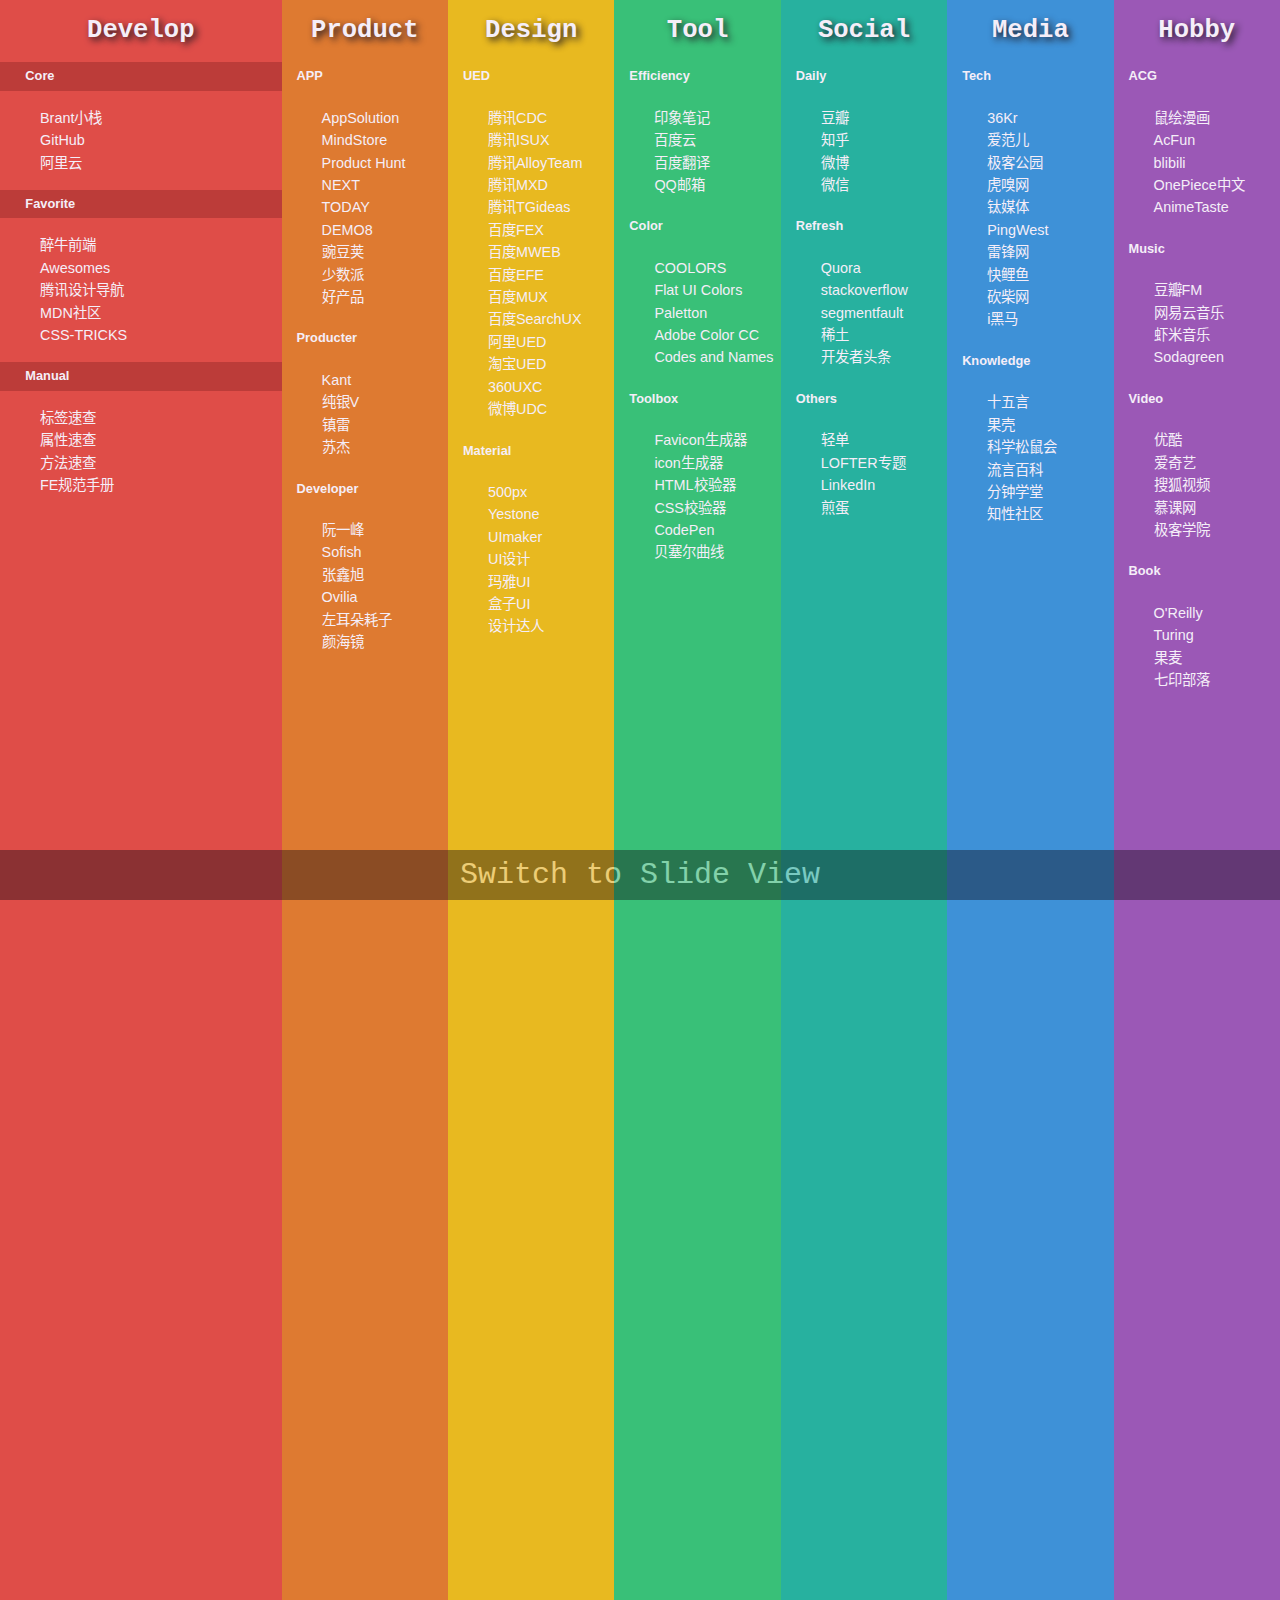
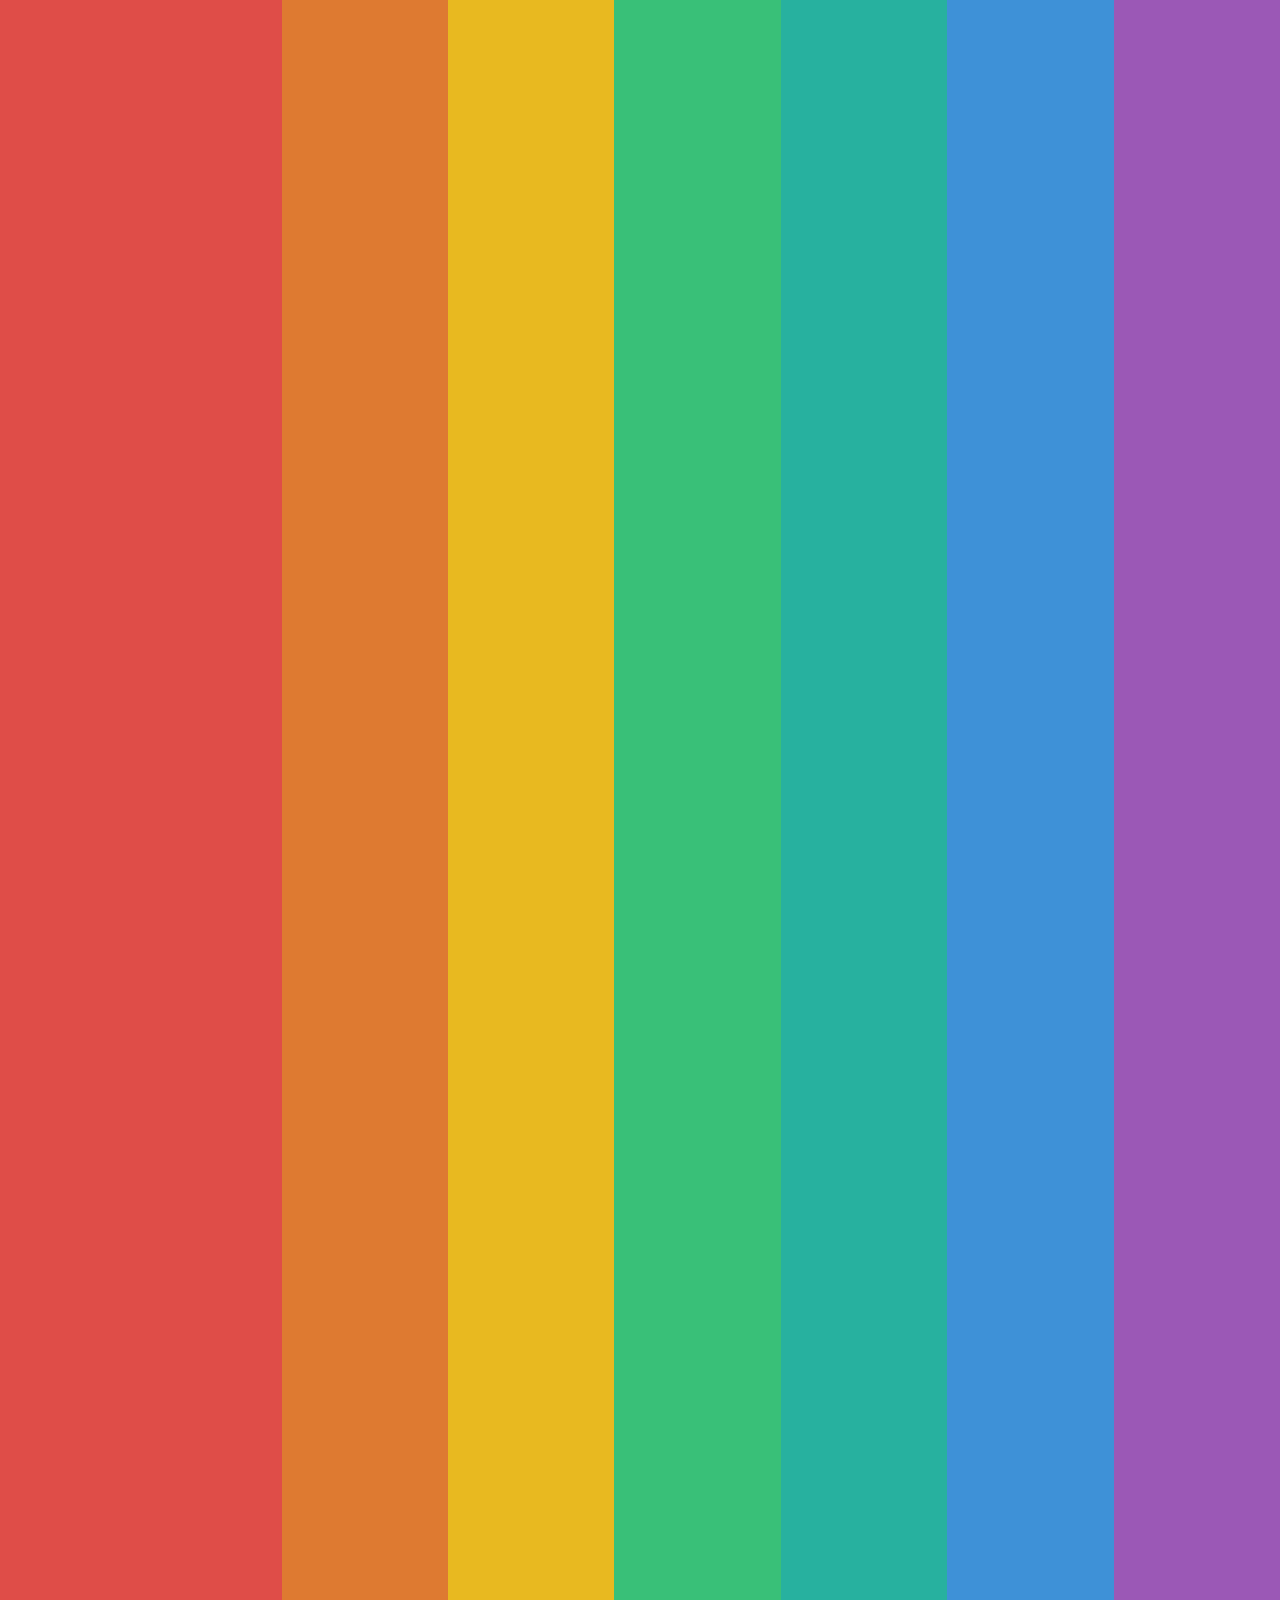
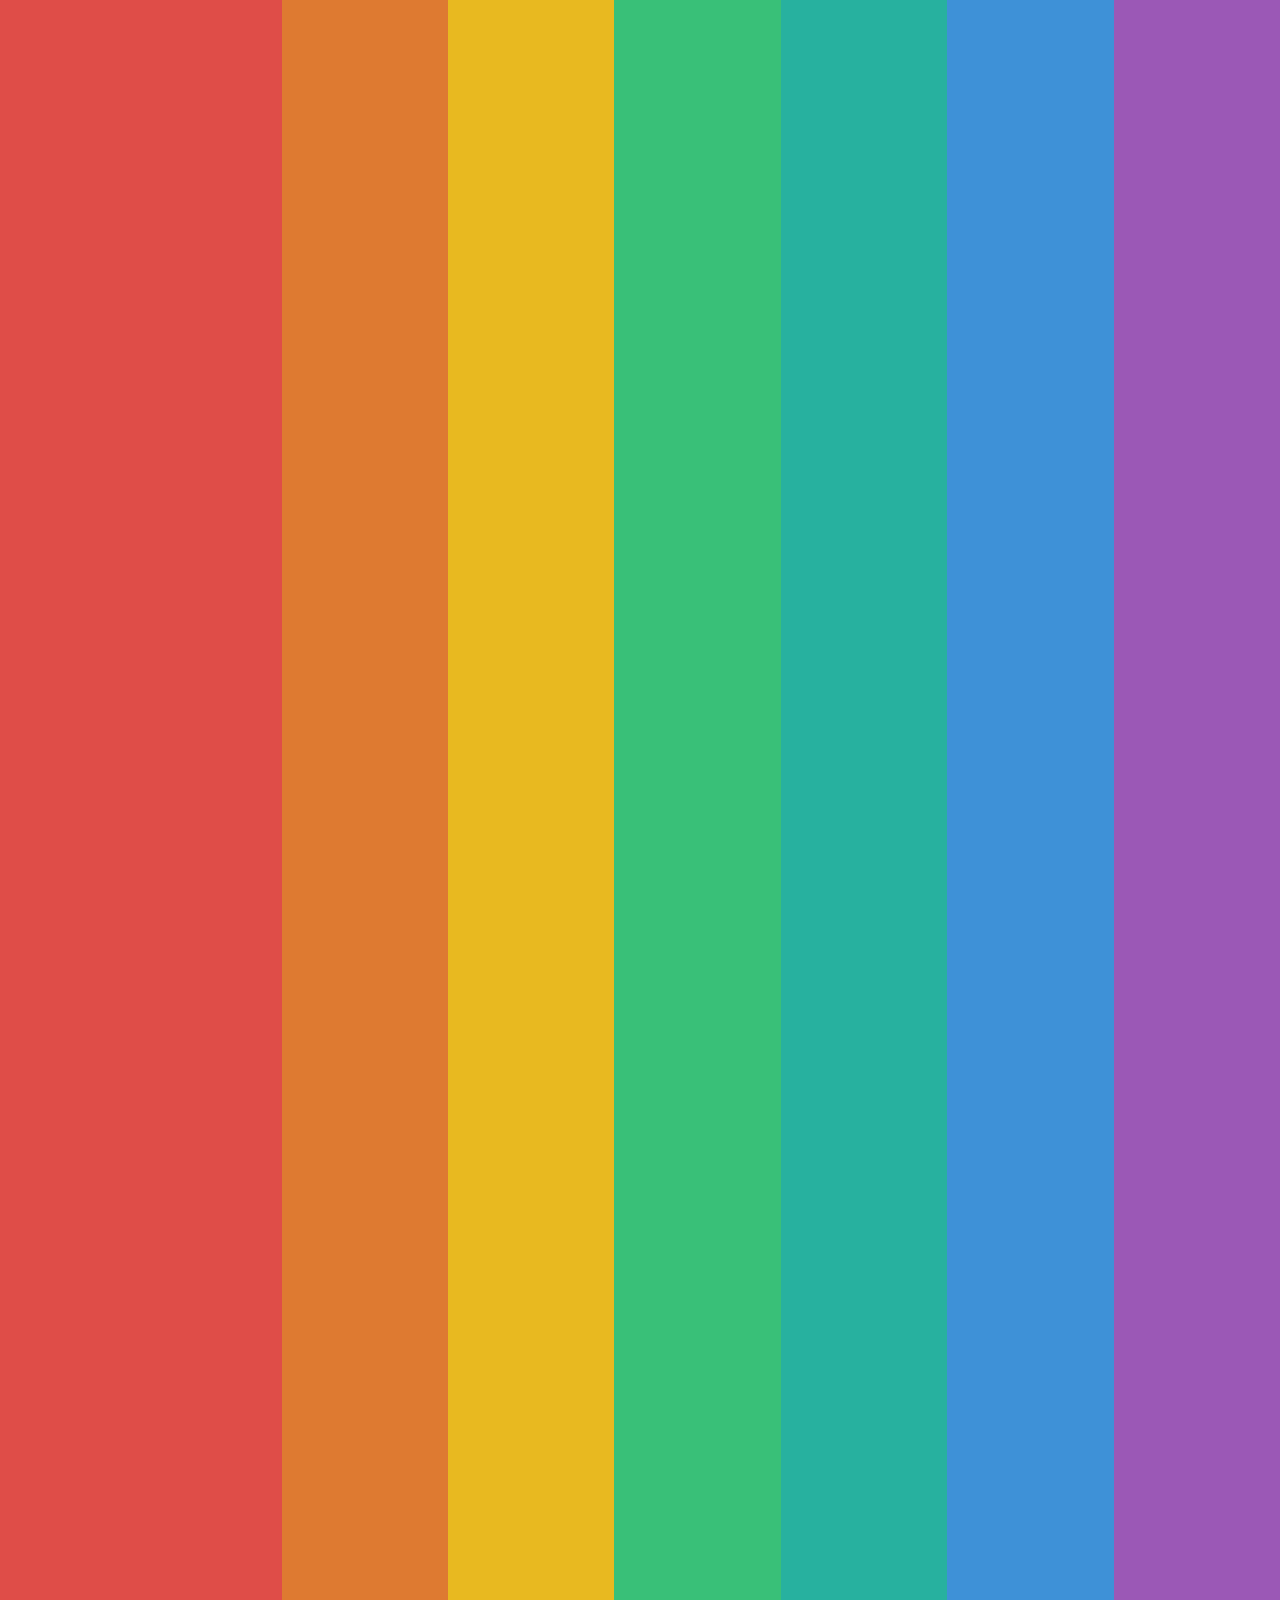
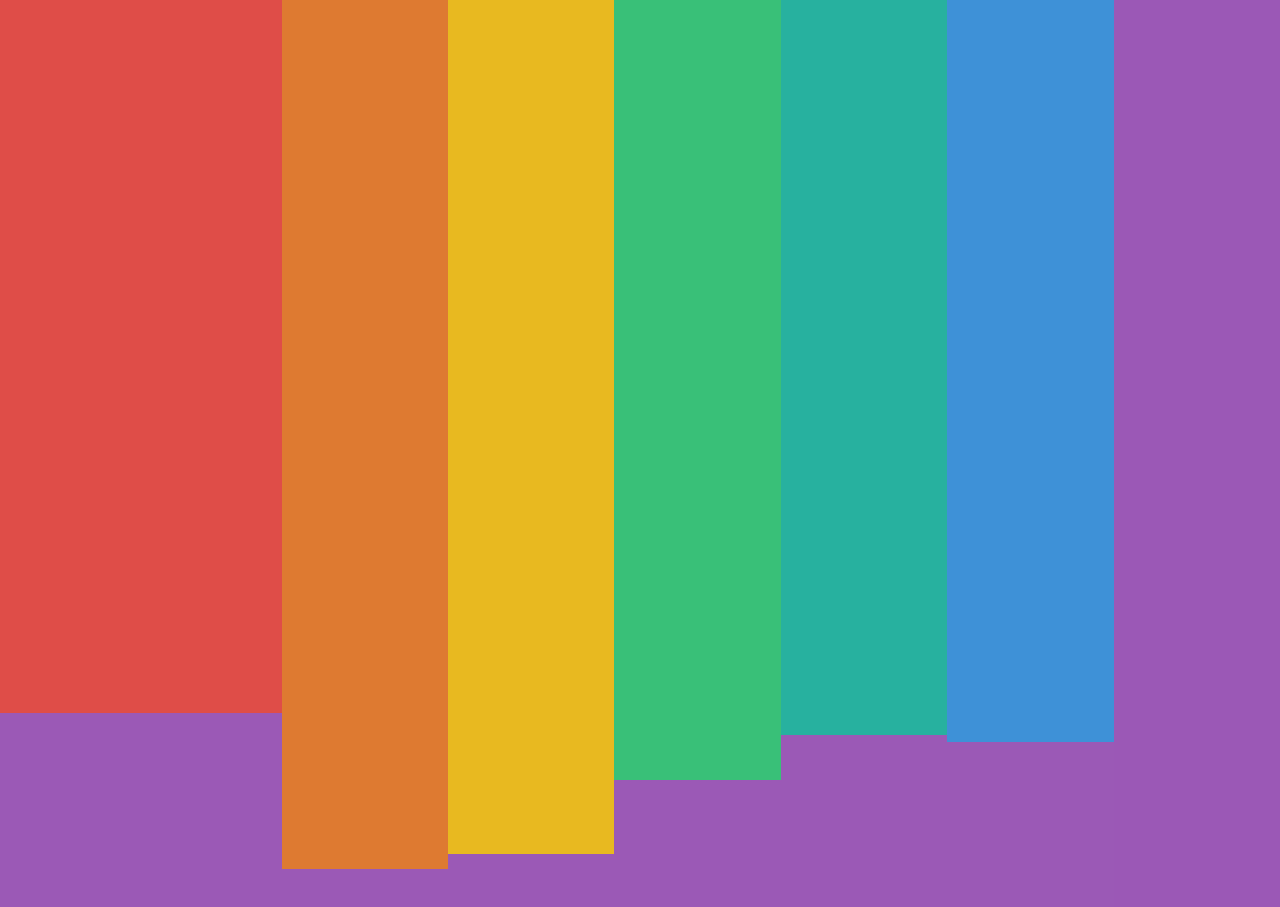
==== index.html @ 92fde3bf "optimize display effect for mac" ====
<!DOCTYPE html>
<html lang="zh-CN">
<head>
	<meta charset="UTF-8" />

	<!--favicon generator-->
	<meta name="theme-color" content="#ffffff"/>
	<meta name="msapplication-TileColor" content="#00aba9"/>
	<meta name="msapplication-TileImage" content="/mstile-144x144.png"/>
	<link rel="manifest" href="favicons/manifest.json"/>
	<link rel="apple-touch-icon" sizes="57x57" href="img/favicons/apple-touch-icon-57x57.png"/>
	<link rel="apple-touch-icon" sizes="60x60" href="img/favicons/apple-touch-icon-60x60.png"/>
	<link rel="apple-touch-icon" sizes="72x72" href="img/favicons/apple-touch-icon-72x72.png"/>
	<link rel="apple-touch-icon" sizes="76x76" href="img/favicons/apple-touch-icon-76x76.png"/>
	<link rel="apple-touch-icon" sizes="114x114" href="img/favicons/apple-touch-icon-114x114.png"/>
	<link rel="apple-touch-icon" sizes="120x120" href="img/favicons/apple-touch-icon-120x120.png"/>
	<link rel="apple-touch-icon" sizes="144x144" href="img/favicons/apple-touch-icon-144x144.png"/>
	<link rel="apple-touch-icon" sizes="152x152" href="img/favicons/apple-touch-icon-152x152.png"/>
	<link rel="apple-touch-icon" sizes="180x180" href="img/favicons/apple-touch-icon-180x180.png"/>
	<link rel="icon" type="image/png" href="img/favicons/favicon-16x16.png" sizes="16x16"/>
	<link rel="icon" type="image/png" href="img/favicons/favicon-32x32.png" sizes="32x32"/>
	<link rel="icon" type="image/png" href="img/favicons/favicon-96x96.png" sizes="96x96"/>
	<link rel="icon" type="image/png" href="img/favicons/android-chrome-192x192.png" sizes="192x192"/>

	<title>7NAVI</title>
	<link rel="stylesheet" type="text/css" href="style/column.css" />                                                                         
</head>
<body>
	<header>
		<nav>
			
		</nav>
	</header>
	<div id="pagewrap">

		<section class="top7" id="develop">
			<h2>Develop</h2>
			<section>
				<h3>Core</h3>
				<ul>
					<li><a href="http://7brant.me/" target="_blank" tip="鱼香茄子的基地">Brant小栈</a></li>
					<li><a href="https://github.com/Brant-Ma" target="_blank" tip="大型同性交友社区">GitHub</a></li>					
					<li><a href="https://home.console.aliyun.com/#/" target="_blank" tip="万网被正式合并了">阿里云</a></li>
				</ul>
			</section>
			<section>
				<h3>Favorite</h3>
				<ul>
					<li><a href="http://f2er.club/" target="_blank" tip="FE大杂烩">醉牛前端</a></li>					
					<li><a href="http://www.awesomes.cn/" target="_blank" tip="FE资源库">Awesomes</a></li>
					<li><a href="http://idesign.qq.com/" target="_blank" tip="设计导航站点">腾讯设计导航</a></li>
					<li><a href="https://developer.mozilla.org/zh-CN/docs/Web/Tutorials" target="_blank" tip="火狐社区">MDN社区</a></li>
					<li><a href="https://css-tricks.com/" target="_blank" tip="技巧实用 网站华丽">CSS-TRICKS</a></li>							
				</ul>
			</section>
			<section>
				<h3>Manual</h3>
				<ul>
					<li><a href="http://overapi.com/html/" target="_blank" tip="HTML">标签速查</a></li>	
					<li><a href="http://overapi.com/css/" target="_blank" tip="CSS">属性速查</a></li>
					<li><a href="http://overapi.com/javascript/" target="_blank" tip="JavaScript">方法速查</a></li>
					<li><a href="http://zhibimo.com/read/Ashu/front-end-style-guide/" target="_blank" tip="规范也是一种生产力">FE规范手册</a></li>

				</ul>
			</section>
		</section>


		<section class="top7" id="product">
			<h2>Product</h2>
			<section>
				<h3>APP</h3>
				<ul>
					<li><a href="http://www.ifanr.com/app" target="_blank" tip="ifanr的一个酷炫玩意">AppSolution</a></li>
					<li><a href="http://mindstore.io/" target="_blank" tip="ifanr的另一个酷炫玩意">MindStore</a></li>
					<li><a href="http://www.producthunt.com/" target="_blank" tip="PH开山鼻祖">Product Hunt</a></li>
					<li><a href="http://next.36kr.com/posts" target="_blank" tip="36Kr的产品集很nice">NEXT</a></li>
					<li><a href="http://today.itjuzi.com/" target="_blank" tip="橙色风格挺不错">TODAY</a></li>
					<li><a href="http://www.demo8.com/" target="_blank" tip="干爹不如儿子本身出名">DEMO8</a></li>
					<li><a href="http://www.wandoujia.com/award" target="_blank" tip="安卓市场罕见的良心">豌豆荚</a></li>
					<li><a href="http://sspai.com/" target="_blank" tip="专注产品的媒体">少数派</a></li>
					<li><a href="http://www.p100.cn/" target="_blank" tip="苏杰赶紧回归">好产品</a></li>
				</ul>
			</section>
			<section>
				<h3>Producter</h3>
				<ul>
					<li><a href="http://kant.cc/" target="_blank" tip="从知乎知晓的邹神">Kant</a></li>
					<li><a href="http://www.jianshu.com/users/c22ccc510fb9/latest_articles" target="_blank" tip="蝉游记棒棒的">纯银V</a></li>
					<li><a href="http://www.jianshu.com/users/bda9978751c4/latest_articles" target="_blank" tip="像设计又像产品">镇雷</a></li>
					<li><a href="http://iamsujie.com/" target="_blank" tip="人人都是...">苏杰</a></li>
				</ul>
			</section>
			<section>
				<h3>Developer</h3>
				<ul>
					<li><a href="http://www.ruanyifeng.com/blog/archives.html" target="_blank" tip="阮大师深入浅出">阮一峰</a></li>
					<li><a href="http://sofi.sh/" target="_blank" tip="特别关注榜样小鱼哥">Sofish</a></li>
					<li><a href="http://www.zhangxinxu.com/css3/" target="_blank" tip="鑫神干货与冗余齐飞">张鑫旭</a></li>
					<li><a href="http://zhangwenli.com/blog/" target="_blank" tip="懂设计的前端">Ovilia</a></li>
					<li><a href="http://coolshell.cn/" target="_blank" tip="左耳朵耗子逃离阿里">左耳朵耗子</a></li>
					<li><a href="http://yanhaijing.com/" target="_blank" tip="这个小伙子有好多JS教程！">颜海镜</a></li>
                </ul>
			</section>
		</section>


		<section class="top7" id="design">
			<h2>Design</h2>
			<section>
				<h3>UED</h3>
				<ul>
					<li><a href="http://cdc.tencent.com/" target="_blank" tip="视觉设计，交互设计，用户研究，前端开发">腾讯CDC</a></li>
					<li><a href="http://isux.tencent.com/" target="_blank" tip="核心设计团队">腾讯ISUX</a></li>
					<li><a href="http://www.alloyteam.com/" target="_blank" tip="Social Network Group">腾讯AlloyTeam</a></li>
					<li><a href="http://mxd.tencent.com/" target="_blank" tip="Mobile Internet Group">腾讯MXD</a></li>
					<li><a href="http://tgideas.qq.com/" target="_blank" tip="Interactive Entertainment Group">腾讯TGideas</a></li>
					<li><a href="http://fex.baidu.com/" target="_blank" tip="WEB前端研发部">百度FEX</a></li>
					<li><a href="http://mweb.baidu.com/" target="_blank" tip="无线WEB研发">百度MWEB</a></li>
					<li><a href="http://efe.baidu.com/" target="_blank" tip="前端技术体系">百度EFE</a></li>
					<li><a href="http://mux.baidu.com/" target="_blank" tip="移动用户体验部">百度MUX</a></li>
					<li><a href="http://ued.baidu.com/#/home" target="_blank" tip="搜索用户体验中心">百度SearchUX</a></li>
					<li><a href="http://www.aliued.cn/" target="_blank" tip="用户体验设计部">阿里UED</a></li>
					<li><a href="http://ued.taobao.org/blog/" target="_blank" tip="用户体验设计部">淘宝UED</a></li>
					<li><a href="http://uxc.360.cn/" target="_blank" tip="360用户体验设计中心">360UXC</a></li>
					<li><a href="http://udc.weibo.com/" target="_blank" tip="微博设计团队">微博UDC</a></li>
				</ul>
			</section>
			<section>
				<h3>Material</h3>
				<ul>
					<li><a href="https://500px.com/" target="_blank" tip="摄影社区">500px</a></li>
					<li><a href="http://yestone.com/" target="_blank" tip="知乎日报用的就是它家版权">Yestone</a></li>
					<li><a href="http://www.uimaker.com/" target="_blank" tip="UI制造者">UImaker</a></li>
					<li><a href="http://www.uisheji.com/" target="_blank" tip="作品挺多的">UI设计</a></li>
					<li><a href="http://mayaui.com/" target="_blank" tip="设计资源和技术资源">玛雅UI</a></li>
					<li><a href="http://www.boxui.com/" target="_blank" tip="听名字以为是搞游戏的">盒子UI</a></li>
					<li><a href="http://www.shejidaren.com/" target="_blank" tip="技术与灵感">设计达人</a></li>
				</ul>
			</section>
		</section>


		<section class="top7" id="tool">
			<h2>Tool</h2>
			<section>
				<h3>Efficiency</h3>
				<ul>
					<li><a href="https://app.yinxiang.com/LoggedOut.action" target="_blank" tip="记不清自己是国内版还是国际版了">印象笔记</a></li>
					<li><a href="http://pan.baidu.com/disk/home" target="_blank" tip="国内云存储全靠它啦">百度云</a></li>
					<li><a href="http://fanyi.baidu.com/#en/zh/" target="_blank" tip="我词汇量就是不够">百度翻译</a></li>
					<li><a href="https://mail.qq.com" target="_blank" tip="所有的邮件代收都交给扣扣了">QQ邮箱</a></li>			
				</ul>
			</section>
			<section>
				<h3>Color</h3>
				<ul>
					<li><a href="https://coolors.co/" target="_blank" tip="酷炫的颜色方案生成器">COOLORS</a></li>
					<li><a href="http://flatuicolors.com/" target="_blank" tip="扁平风格色彩">Flat UI Colors</a></li>
					<li><a href="http://paletton.com/" target="_blank" tip="相近色彩">Paletton</a></li>
					<li><a href="https://color.adobe.com/zh/explore/newest/" target="_blank" tip="这是个色彩搭配">Adobe Color CC</a></li>
					<li><a href="http://www.computerhope.com/htmcolor.htm" target="_blank" tip="颜色名称与代码">Codes and Names</a></li>
				</ul>
			</section>
			<section>
				<h3>Toolbox</h3>
				<ul>
					<li><a href="http://realfavicongenerator.net/" target="_blank" tip="自动生成Favicon">Favicon生成器</a></li>
					<li><a href="http://www.favicon.cc/" target="_blank" tip="功能较多的工具">icon生成器</a></li>
					<li><a href="http://validator.w3.org/" target="_blank" tip="官方的">HTML校验器</a></li>
					<li><a href="http://jigsaw.w3.org/css-validator/" target="_blank" tip="官方的">CSS校验器</a></li>
					<li><a href="http://codepen.io/pen/" target="_blank" tip="所见即所得online test">CodePen</a></li>
					<li><a href="http://cubic-bezier.com/" target="_blank" tip="css动画必备">贝塞尔曲线</a></li>
				</ul>
			</section>
		</section>

		
		<section class="top7" id="social">
			<h2>Social</h2>
			<section>
				<h3>Daily</h3>
				<ul>
					<li><a href="http://www.douban.com/" target="_blank" tip="书影音游收纳盒">豆瓣</a></li>
					<li><a href="http://www.zhihu.com/" target="_blank" tip="芝士就是力量">知乎</a></li>
					<li><a href="http://weibo.com/" target="_blank" tip="最媒体的社交">微博</a></li>
					<li><a href="https://wx.qq.com/" target="_blank" tip="Web版挺方便的">微信</a></li>
				</ul>
			</section>
			<section>
				<h3>Refresh</h3>
				<ul>
					<li><a href="https://www.quora.com/" target="_blank" tip="学英语咯">Quora</a></li>
					<li><a href="http://stackoverflow.com/" target="_blank" tip="英文技术社区">stackoverflow</a></li>
					<li><a href="http://segmentfault.com/" target="_blank" tip="中文技术社区">segmentfault</a></li>
					<li><a href="https://xitu.io/" target="_blank" tip="掘金频道很不错">稀土</a></li>
					<li><a href="http://toutiao.io/" target="_blank" tip="技术泛阅读">开发者头条</a></li>					
				</ul>
			</section>
			<section>
				<h3>Others</h3>
				<ul>
					<li><a href="https://qdan.me/" target="_blank" tip="给禅叔打钱 求产品不死">轻单</a></li>
					<li><a href="http://www.lofter.com/selections" target="_blank" tip="每周刷一遍专题">LOFTER专题</a></li>					
					<li><a href="http://www.linkedin.com/" target="_blank" tip="拓展人际">LinkedIn</a></li>
					<li><a href="http://jandan.net/" target="_blank" tip="有趣的东西">煎蛋</a></li>
				</ul>
			</section>
		</section>

		
		<section class="top7" id="media">
			<h2>Media</h2>
			<section>
				<h3>Tech</h3>
				<ul>
					<li><a href="http://36kr.com/" target="_blank" tip="创业的好地方">36Kr</a></li>
					<li><a href="http://www.ifanr.com/" target="_blank" tip="很多有意思的模块">爱范儿</a></li>
					<li><a href="http://www.geekpark.net/" target="_blank" tip="趋势">极客公园</a></li>
					<li><a href="http://wwww.huxiu.com/" target="_blank" tip="趋势">虎嗅网</a></li>
					<li><a href="http://www.tmtpost.com/" target="_blank" tip="趋势">钛媒体</a></li>
					<li><a href="http://www.pingwest.com/" target="_blank" tip="趋势">PingWest</a></li>
					<li><a href="http://www.leiphone.com/" target="_blank" tip="趋势">雷锋网</a></li>
					<li><a href="http://kuailiyu.cyzone.cn/" target="_blank" tip="趋势">快鲤鱼</a></li>
					<li><a href="http://www.ikanchai.com/" target="_blank" tip="趋势">砍柴网</a></li>
					<li><a href="http://www.iheima.com/" target="_blank" tip="趋势">i黑马</a></li>					
				</ul>
			</section>
			<section>
				<h3>Knowledge</h3>
				<ul>
					<li><a href="http://www.15yan.com/" target="_blank" tip="挺有姿势的名字">十五言</a></li>
					<li><a href="http://www.guokr.com/" target="_blank" tip="果壳里有大宇宙">果壳</a></li>
					<li><a href="http://songshuhui.net/" target="_blank" tip="严谨的科学社区">科学松鼠会</a></li>
					<li><a href="http://www.liuyanbaike.com/" target="_blank" tip="科普的世界">流言百科</a></li>
					<li><a href="http://www.youku.com/show_page/id_z8f40cdd8139a11e4b8b7.html" target="_blank" tip="胡桃夹子做的视频">分钟学堂</a></li>
					<li><a href="http://sex.guokr.com/" target="_blank" tip="与知乎差了1个字的好地方">知性社区</a></li>			
				</ul>
			</section>
		</section>

		
		<section class="top7" id="hobby">
			<h2>Hobby</h2>
			<section>
				<h3>ACG</h3>
				<ul>
					<li><a href="http://www.ishuhui.com/" target="_blank" tip="江湖人称S站">鼠绘漫画</a></li>
					<li><a href="http://www.acfun.tv/" target="_blank" tip="A站-弹幕视频">AcFun</a></li>
					<li><a href="http://www.bilibili.com/" target="_blank" tip="B站-弹幕视频">blibili</a></li>
					<li><a href="http://www.onepiece.cn/" target="_blank" tip="专注海贼王">OnePiece中文</a></li>
					<li><a href="http://animetaste.net/" target="_blank" tip="独立动画站">AnimeTaste</a></li>
				</ul>
			</section>
			<section>
				<h3>Music</h3>
				<ul>
					<li><a href="http://douban.fm/" target="_blank" tip="豆瓣吊吊吊">豆瓣FM</a></li>
					<li><a href="http://music.163.com/" target="_blank" tip="优雅的音乐产品">网易云音乐</a></li>
					<li><a href="http://www.xiami.com/" target="_blank" tip="耳膜的惊喜">虾米音乐</a></li>
					<li><a href="http://www.sodagreen.com/" target="_blank" tip="不解释">Sodagreen</a></li>
				</ul>
			</section>
			<section>
				<h3>Video</h3>
				<ul>
					<li><a href="http://www.youku.com/" target="_blank" tip="万合天宜根据地">优酷</a></li>
					<li><a href="http://www.iqiyi.com/lib/dongman/" target="_blank" tip="只在这里看海贼王">爱奇艺</a></li>
					<li><a href="http://tv.sohu.com/" target="_blank" tip="在这里看看美剧">搜狐视频</a></li>
					<li><a href="http://www.imooc.com/course/list?c=fe" target="_blank" tip="慕课的移动端挺棒">慕课网</a></li>
					<li><a href="http://ke.jikexueyuan.com/zhiye/web/" target="_blank" tip="酷炫的前端路径图">极客学院</a></li>
				</ul>
			</section>
			<section>
				<h3>Book</h3>
				<ul>
					<li><a href="http://www.oreilly.com.cn/index.php?func=newreleases" target="_blank" tip="动物园">O'Reilly</a></li>
					<li><a href="http://www.ituring.com.cn/" target="_blank" tip="图灵社区">Turing</a></li>
					<li><a href="http://www.guomai.cc/books.aspx" target="_blank" tip="果麦出品 必属精品">果麦</a></li>
					<li><a href="http://site.douban.com/160740/" target="_blank" tip="产品书籍">七印部落</a></li>
				</ul>
			</section>
		</section>

		<div class="switcher"><a href="slide.html"><span>Switch to Slide View</span></a></div>
		
	</div>
</body>
</html>
---- style/column.css ----
body {
	font-size: 100%;
	margin: 0;
	color: white;
	overflow: hidden;
	line-height: 1.4em;
	background-color: #9b59b6;
	opacity: .9;
	font-family: "Microsoft Yahei", 'Hiragino Sans GB', 'Source Han Sans',  sans-serif;
}
ul {
	list-style: none;
}
a:link, a:visited {
	color: white;
	font-size: .9em;
	text-decoration: none;
}
li a:link, li a:visited {
	transition: all .3s ease-out;
}
li a:hover {
	padding-left: 2%;
	border-left: 5px solid white;	
	font-weight: bolder;
}
h2 {
	font-size: 1.6em;
	font-family: Menlo, Monaco, Consolas, 'Courier New', Courier, monospace;
	text-align: center;
	text-shadow: 3px 3px 7px #111;
	padding: 20px;
	margin: 0;
}
h3 {
	font-size: .8em;
	text-indent: 9%;
	padding: 3px 0;
	margin: 0;
}
section.top7 {
	float: left;
	width: 14.28%;
	padding-bottom: 5000px;
	margin-bottom: -5000px;
	transition: all .7s ease;
}

section.top7:hover {
	width: 22%;
}
section.top7:not(:hover) {
	width: 13%;
}

section h3 {
	transition: background-color .5s linear .2s;
}

/* red */
section#develop {
	background-color: #e74c3c;
}
section#develop:hover h3 {
	background-color: #c0392b;
}
section#develop:hover a:hover {
	border-color: #c0392b;
}
/* orange */
section#product {
	background-color: #e67e22;
}
section#product:hover h3 {
	background-color: #d35400;
}
section#product:hover a:hover {
	border-color: #d35400;
}
/* yellow */	
section#design {
	background-color: #f1c40f;
}
section#design:hover h3 {
	background-color: #f39c12;
}
section#design:hover a:hover {
	border-color: #f39c12;
}
/* green */
section#tool {
	background-color: #2ecc71;
}
section#tool:hover h3 {
	background-color: #27ae60;
}
section#tool:hover a:hover {
	border-color: #27ae60;
}
/* cyan */
section#social {
	background-color: #1abc9c;
}
section#social:hover h3 {
	background-color: #16a085;
}
section#social:hover a:hover {
	border-color: #16a085;
}
/* blue */
section#media {
	background-color: #3498db;
}
section#media:hover h3 {
	background-color: #2980b9;
}
section#media:hover a:hover {
	border-color: #2980b9;
}
/* purple */
section#hobby {
	background-color: #9b59b6;
}
section#hobby:hover h3 {
	background-color: #8e44ad;
}
section#hobby:hover a:hover {
	border-color: #8e44ad;
}

/* 风格转换条 */
.switcher {
	position: fixed;
	left: 0;
	bottom: 0;
	z-index: 999;
	width: 100%;
	height: 50px;
	background-color: black; 
	opacity: .4;
	transition: all .7s ease;
}
.switcher:hover {	
	left: 10%;
	width: 80%;
	margin-left: auto;
	margin-right: auto; 
	border-radius: 10px;
	opacity: .7;
}
.switcher span {
	font: 30px/1.7 Menlo, Monaco, Consolas, 'Courier New', Courier, monospace;
	text-align: center;
	display: block;
	width: 100%;
}

/* 每个item的悬停tooltip */
a[tip] {
	position: relative;
}
a[tip]::after {
	content: attr(tip);
	white-space: nowrap; 
	font-weight: normal;
	line-height: 1.4;
	visibility: hidden;
	position: absolute;
	left: 130%;
	top: -6px;
	padding: 5px 10px;
	border-radius: 5px;
	color: #fff;
	background-color: rgba(127, 140, 141, .7);
}
a[tip]:hover:after {
	visibility: visible;	
}
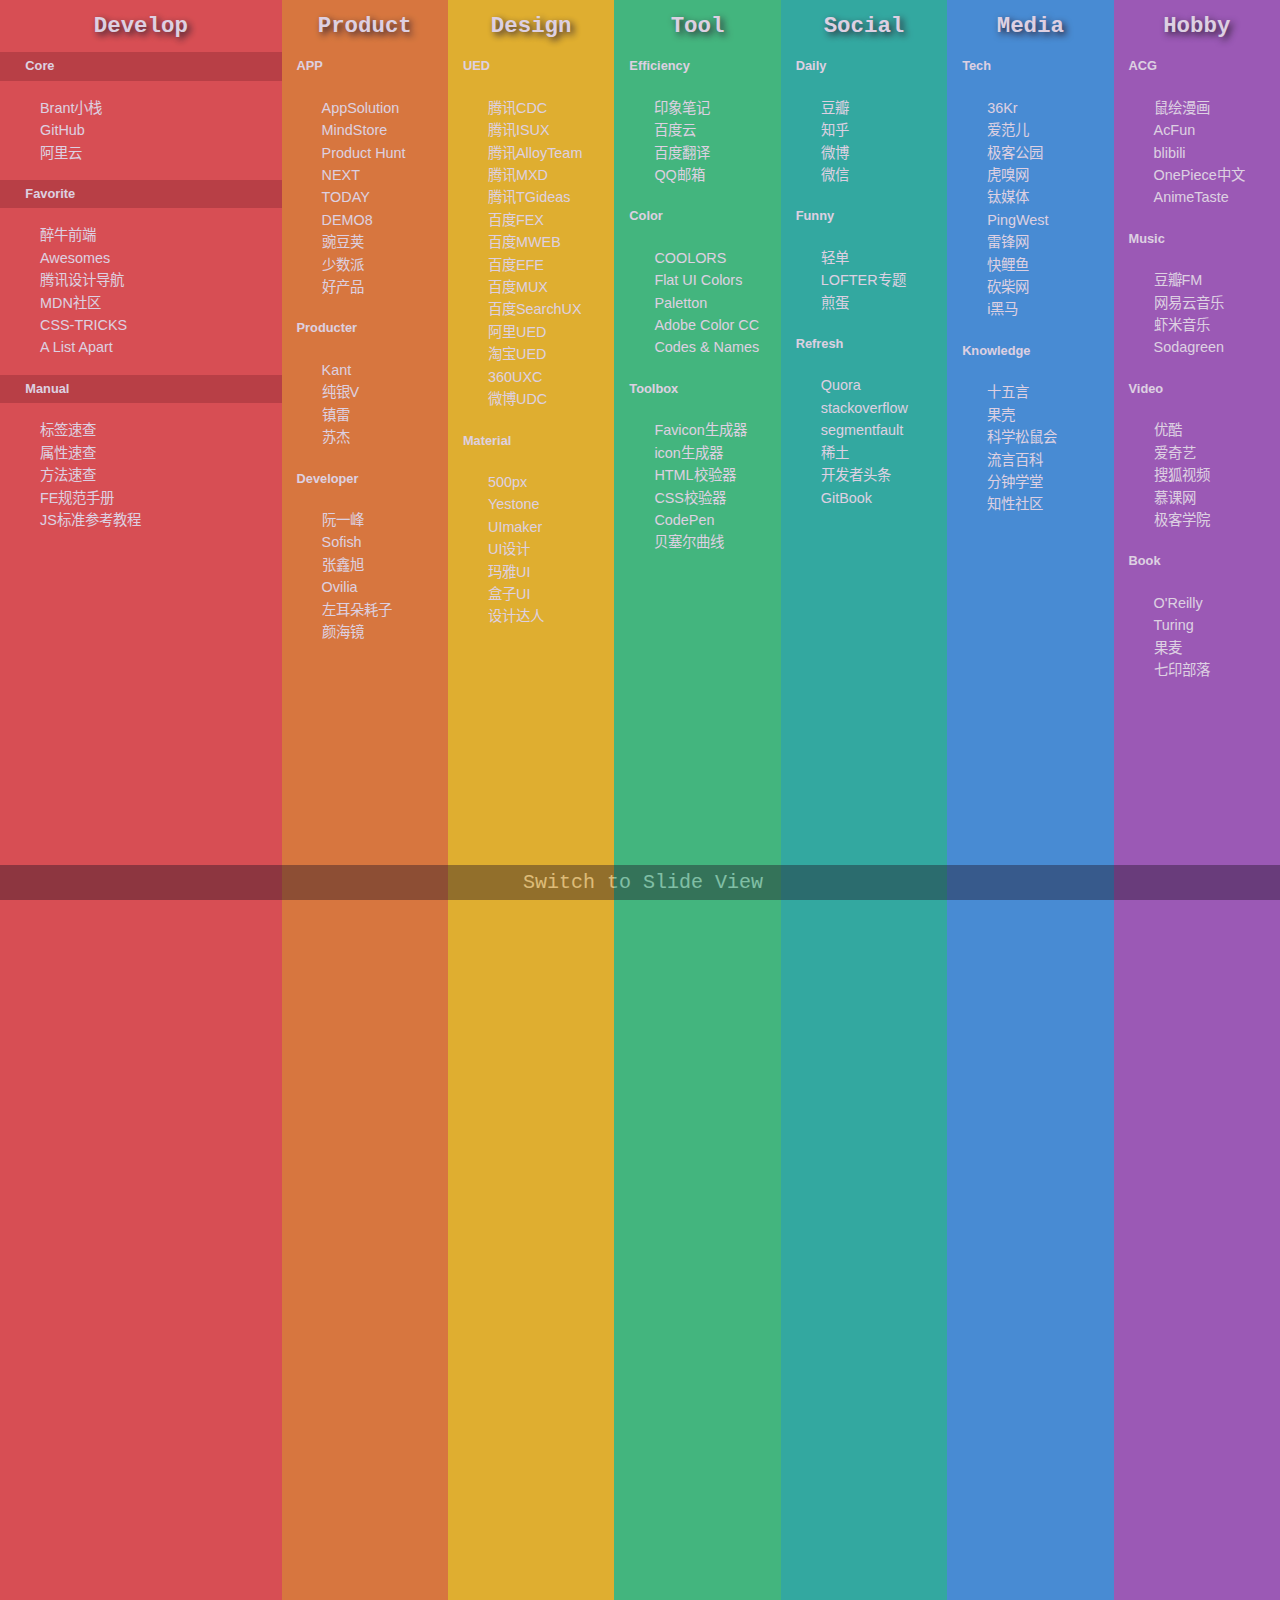
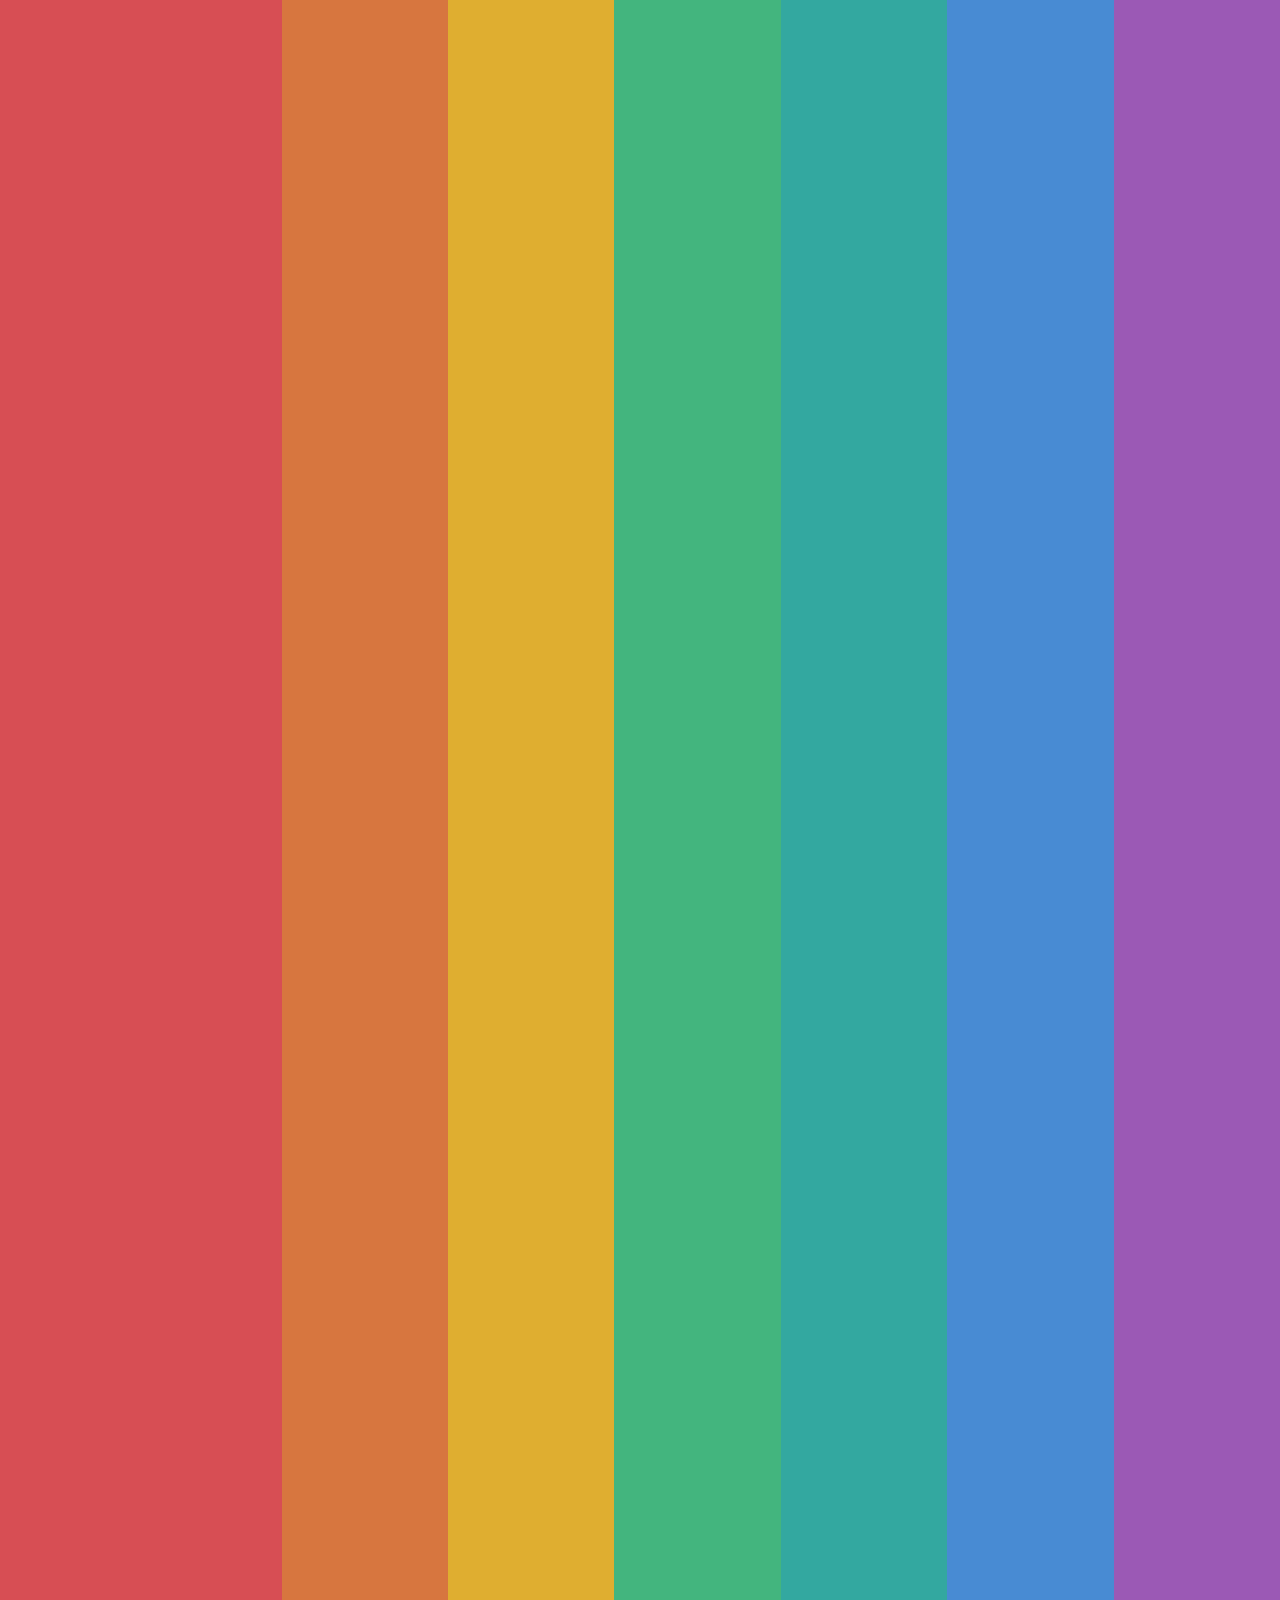
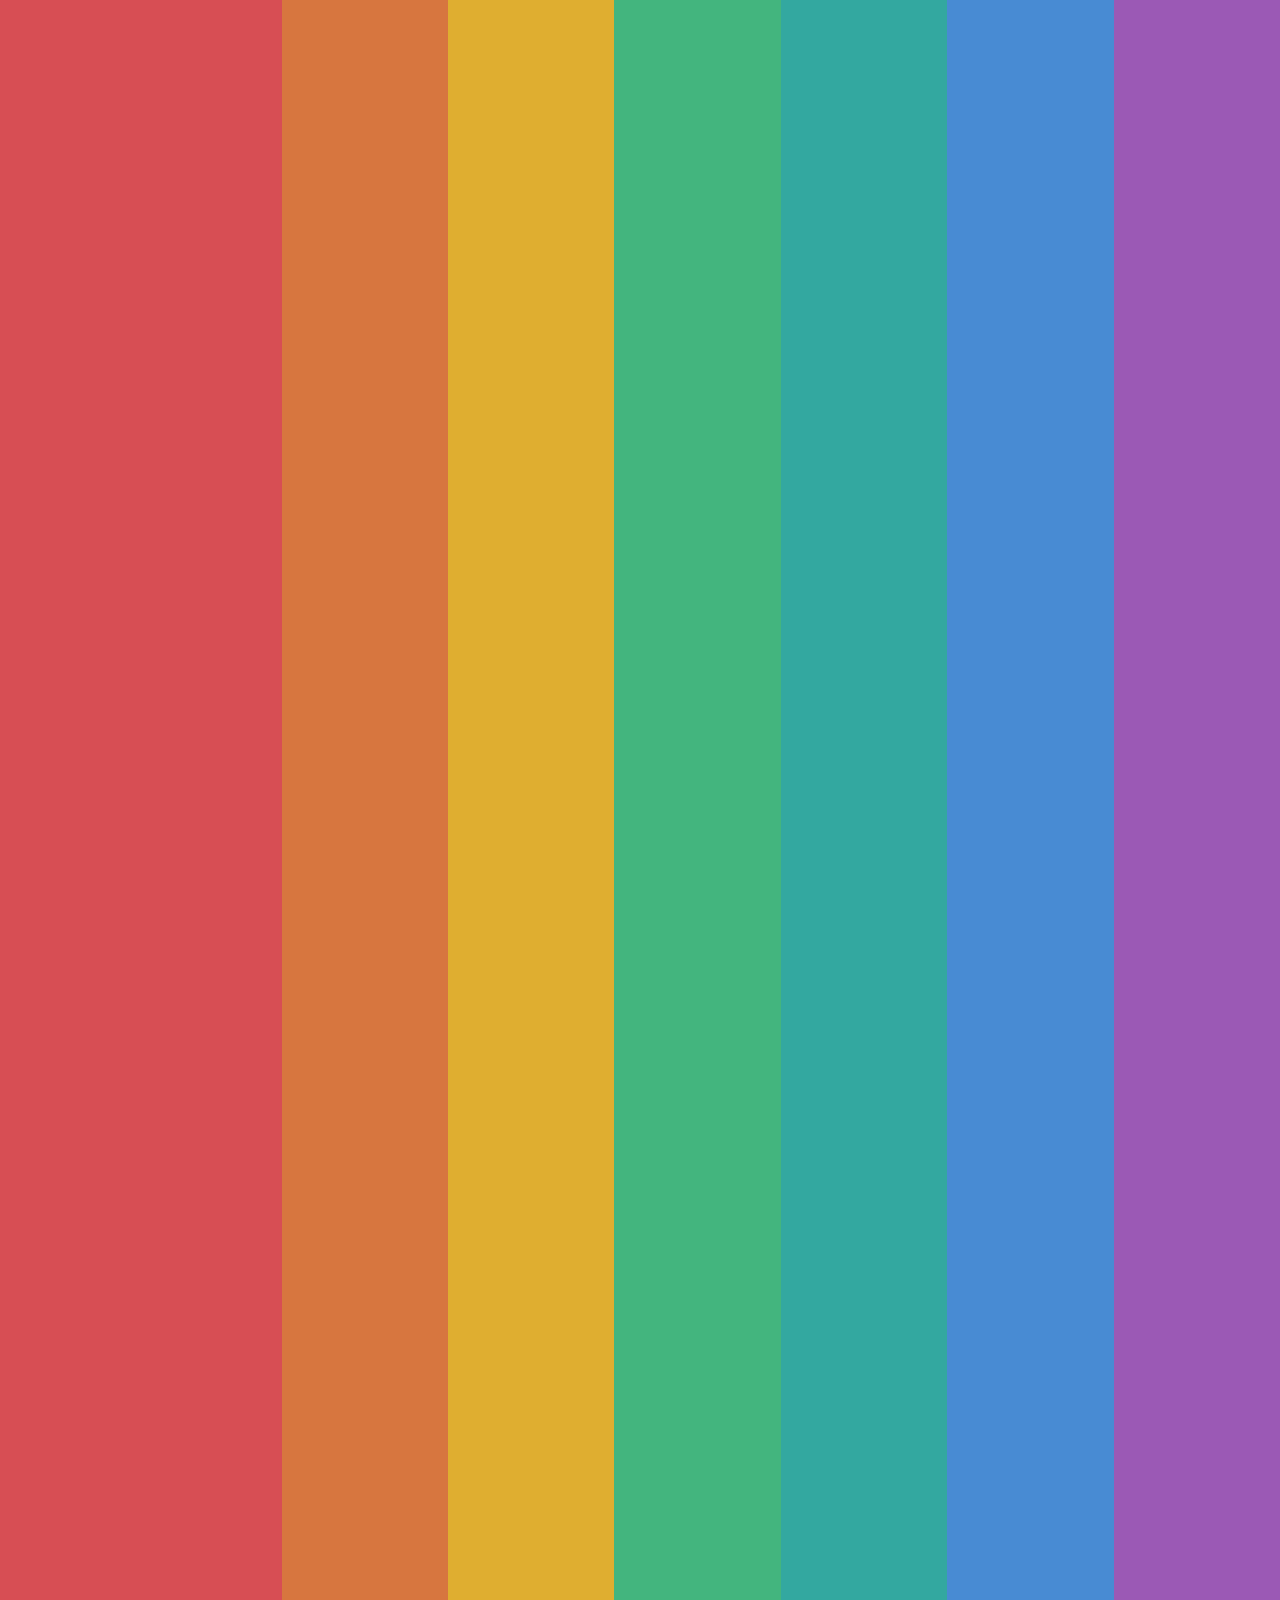
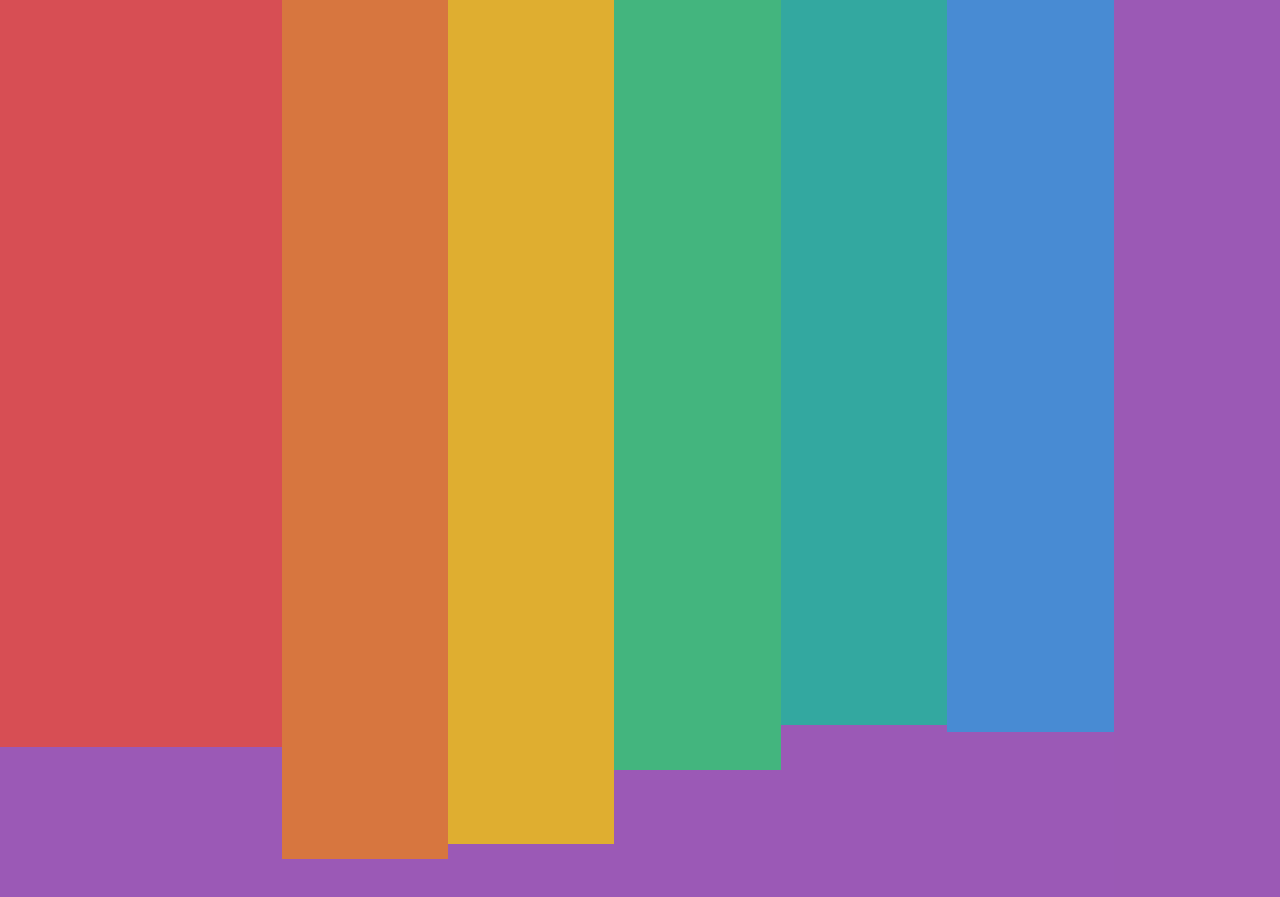
==== commit 68b48d5e: "optimize sth" ====
--- a/index.html
+++ b/index.html
@@ -23,14 +23,11 @@
 	<link rel="icon" type="image/png" href="img/favicons/android-chrome-192x192.png" sizes="192x192"/>
 
 	<title>7NAVI</title>
-	<link rel="stylesheet" type="text/css" href="style/column.css" />                                                                         
+	<link rel="stylesheet" type="text/css" href="style/column.css" />
+
 </head>
 <body>
-	<header>
-		<nav>
-			
-		</nav>
-	</header>
+
 	<div id="pagewrap">
 
 		<section class="top7" id="develop">
@@ -46,11 +43,12 @@
 			<section>
 				<h3>Favorite</h3>
 				<ul>
-					<li><a href="http://f2er.club/" target="_blank" tip="FE大杂烩">醉牛前端</a></li>					
+					<li><a href="http://f2er.club/" target="_blank" tip="FE大杂烩">醉牛前端</a></li>				
 					<li><a href="http://www.awesomes.cn/" target="_blank" tip="FE资源库">Awesomes</a></li>
 					<li><a href="http://idesign.qq.com/" target="_blank" tip="设计导航站点">腾讯设计导航</a></li>
 					<li><a href="https://developer.mozilla.org/zh-CN/docs/Web/Tutorials" target="_blank" tip="火狐社区">MDN社区</a></li>
-					<li><a href="https://css-tricks.com/" target="_blank" tip="技巧实用 网站华丽">CSS-TRICKS</a></li>							
+					<li><a href="https://css-tricks.com/" target="_blank" tip="技巧实用 网站华丽">CSS-TRICKS</a></li>
+					<li><a href="http://alistapart.com/articles" target="_blank" tip="经典堪比圣经!">A List Apart</a></li>							
 				</ul>
 			</section>
 			<section>
@@ -60,7 +58,7 @@
 					<li><a href="http://overapi.com/css/" target="_blank" tip="CSS">属性速查</a></li>
 					<li><a href="http://overapi.com/javascript/" target="_blank" tip="JavaScript">方法速查</a></li>
 					<li><a href="http://zhibimo.com/read/Ashu/front-end-style-guide/" target="_blank" tip="规范也是一种生产力">FE规范手册</a></li>
-
+					<li><a href="http://javascript.ruanyifeng.com" target="_blank" tip="阮一峰写的挺棒">JS标准参考教程</a></li>
 				</ul>
 			</section>
 		</section>
@@ -110,7 +108,7 @@
 			<section>
 				<h3>UED</h3>
 				<ul>
-					<li><a href="http://cdc.tencent.com/" target="_blank" tip="视觉设计，交互设计，用户研究，前端开发">腾讯CDC</a></li>
+					<li><a href="http://cdc.tencent.com/" target="_blank" tip="视觉，交互，用研，前端">腾讯CDC</a></li>
 					<li><a href="http://isux.tencent.com/" target="_blank" tip="核心设计团队">腾讯ISUX</a></li>
 					<li><a href="http://www.alloyteam.com/" target="_blank" tip="Social Network Group">腾讯AlloyTeam</a></li>
 					<li><a href="http://mxd.tencent.com/" target="_blank" tip="Mobile Internet Group">腾讯MXD</a></li>
@@ -159,7 +157,7 @@
 					<li><a href="http://flatuicolors.com/" target="_blank" tip="扁平风格色彩">Flat UI Colors</a></li>
 					<li><a href="http://paletton.com/" target="_blank" tip="相近色彩">Paletton</a></li>
 					<li><a href="https://color.adobe.com/zh/explore/newest/" target="_blank" tip="这是个色彩搭配">Adobe Color CC</a></li>
-					<li><a href="http://www.computerhope.com/htmcolor.htm" target="_blank" tip="颜色名称与代码">Codes and Names</a></li>
+					<li><a href="http://www.computerhope.com/htmcolor.htm" target="_blank" tip="颜色名称与代码">Codes &amp; Names</a></li>
 				</ul>
 			</section>
 			<section>
@@ -188,24 +186,24 @@
 				</ul>
 			</section>
 			<section>
+				<h3>Funny</h3>
+				<ul>
+					<li><a href="https://qdan.me/" target="_blank" tip="给禅叔打钱 求产品不死">轻单</a></li>
+					<li><a href="http://www.lofter.com/selections" target="_blank" tip="每周刷一遍专题">LOFTER专题</a></li>					
+					<li><a href="http://jandan.net/" target="_blank" tip="有趣的东西">煎蛋</a></li>
+				</ul>
+			</section>
+			<section>
 				<h3>Refresh</h3>
 				<ul>
 					<li><a href="https://www.quora.com/" target="_blank" tip="学英语咯">Quora</a></li>
 					<li><a href="http://stackoverflow.com/" target="_blank" tip="英文技术社区">stackoverflow</a></li>
 					<li><a href="http://segmentfault.com/" target="_blank" tip="中文技术社区">segmentfault</a></li>
 					<li><a href="https://xitu.io/" target="_blank" tip="掘金频道很不错">稀土</a></li>
-					<li><a href="http://toutiao.io/" target="_blank" tip="技术泛阅读">开发者头条</a></li>					
-				</ul>
-			</section>
-			<section>
-				<h3>Others</h3>
-				<ul>
-					<li><a href="https://qdan.me/" target="_blank" tip="给禅叔打钱 求产品不死">轻单</a></li>
-					<li><a href="http://www.lofter.com/selections" target="_blank" tip="每周刷一遍专题">LOFTER专题</a></li>					
-					<li><a href="http://www.linkedin.com/" target="_blank" tip="拓展人际">LinkedIn</a></li>
-					<li><a href="http://jandan.net/" target="_blank" tip="有趣的东西">煎蛋</a></li>
-				</ul>
-			</section>
+					<li><a href="http://toutiao.io/" target="_blank" tip="技术泛阅读">开发者头条</a></li>
+					<li><a href="https://www.gitbook.com/@brant/starred" target="_blank" tip="可以写书看书">GitBook</a></li>			
+				</ul>
+			</section>			
 		</section>
 
 		
@@ -284,6 +282,7 @@
 
 		<div class="switcher"><a href="slide.html"><span>Switch to Slide View</span></a></div>
 		
-	</div>
+	</div>	
+
 </body>
 </html>--- a/style/column.css
+++ b/style/column.css
@@ -1,18 +1,19 @@
+/* 基础设定 */
 body {
 	font-size: 100%;
 	margin: 0;
-	color: white;
+	color: #eee;
 	overflow: hidden;
 	line-height: 1.4em;
 	background-color: #9b59b6;
-	opacity: .9;
+	opacity: .8;
 	font-family: "Microsoft Yahei", 'Hiragino Sans GB', 'Source Han Sans',  sans-serif;
 }
 ul {
 	list-style: none;
 }
 a:link, a:visited {
-	color: white;
+	color: #eee;
 	font-size: .9em;
 	text-decoration: none;
 }
@@ -21,15 +22,15 @@
 }
 li a:hover {
 	padding-left: 2%;
-	border-left: 5px solid white;	
+	border-left: 5px solid #eee;	
 	font-weight: bolder;
 }
 h2 {
-	font-size: 1.6em;
+	font-size: 1.4em;
 	font-family: Menlo, Monaco, Consolas, 'Courier New', Courier, monospace;
 	text-align: center;
 	text-shadow: 3px 3px 7px #111;
-	padding: 20px;
+	padding: 15px;
 	margin: 0;
 }
 h3 {
@@ -38,6 +39,11 @@
 	padding: 3px 0;
 	margin: 0;
 }
+section h3 {
+	transition: background-color .5s linear .2s;
+}
+
+/* 各个列宽动态调节 */
 section.top7 {
 	float: left;
 	width: 14.28%;
@@ -51,11 +57,8 @@
 }
 section.top7:not(:hover) {
 	width: 13%;
-}
+}	
 
-section h3 {
-	transition: background-color .5s linear .2s;
-}
 
 /* red */
 section#develop {
@@ -135,7 +138,7 @@
 	bottom: 0;
 	z-index: 999;
 	width: 100%;
-	height: 50px;
+	height: 35px;
 	background-color: black; 
 	opacity: .4;
 	transition: all .7s ease;
@@ -149,8 +152,9 @@
 	opacity: .7;
 }
 .switcher span {
-	font: 30px/1.7 Menlo, Monaco, Consolas, 'Courier New', Courier, monospace;
+	font: 20px/1.5 Menlo, Monaco, Consolas, 'Courier New', Courier, monospace;
 	text-align: center;
+	padding: 3px;
 	display: block;
 	width: 100%;
 }
@@ -163,16 +167,17 @@
 	content: attr(tip);
 	white-space: nowrap; 
 	font-weight: normal;
+	font-size: .8em;
 	line-height: 1.4;
 	visibility: hidden;
 	position: absolute;
-	left: 130%;
+	left: 9em;
 	top: -6px;
-	padding: 5px 10px;
-	border-radius: 5px;
-	color: #fff;
-	background-color: rgba(127, 140, 141, .7);
+	padding: 5px 8px;
+	border-radius: 7px;
+	color: #eee;
+	background-color: rgba(127, 140, 141, .8);
 }
 a[tip]:hover:after {
 	visibility: visible;	
-}+}
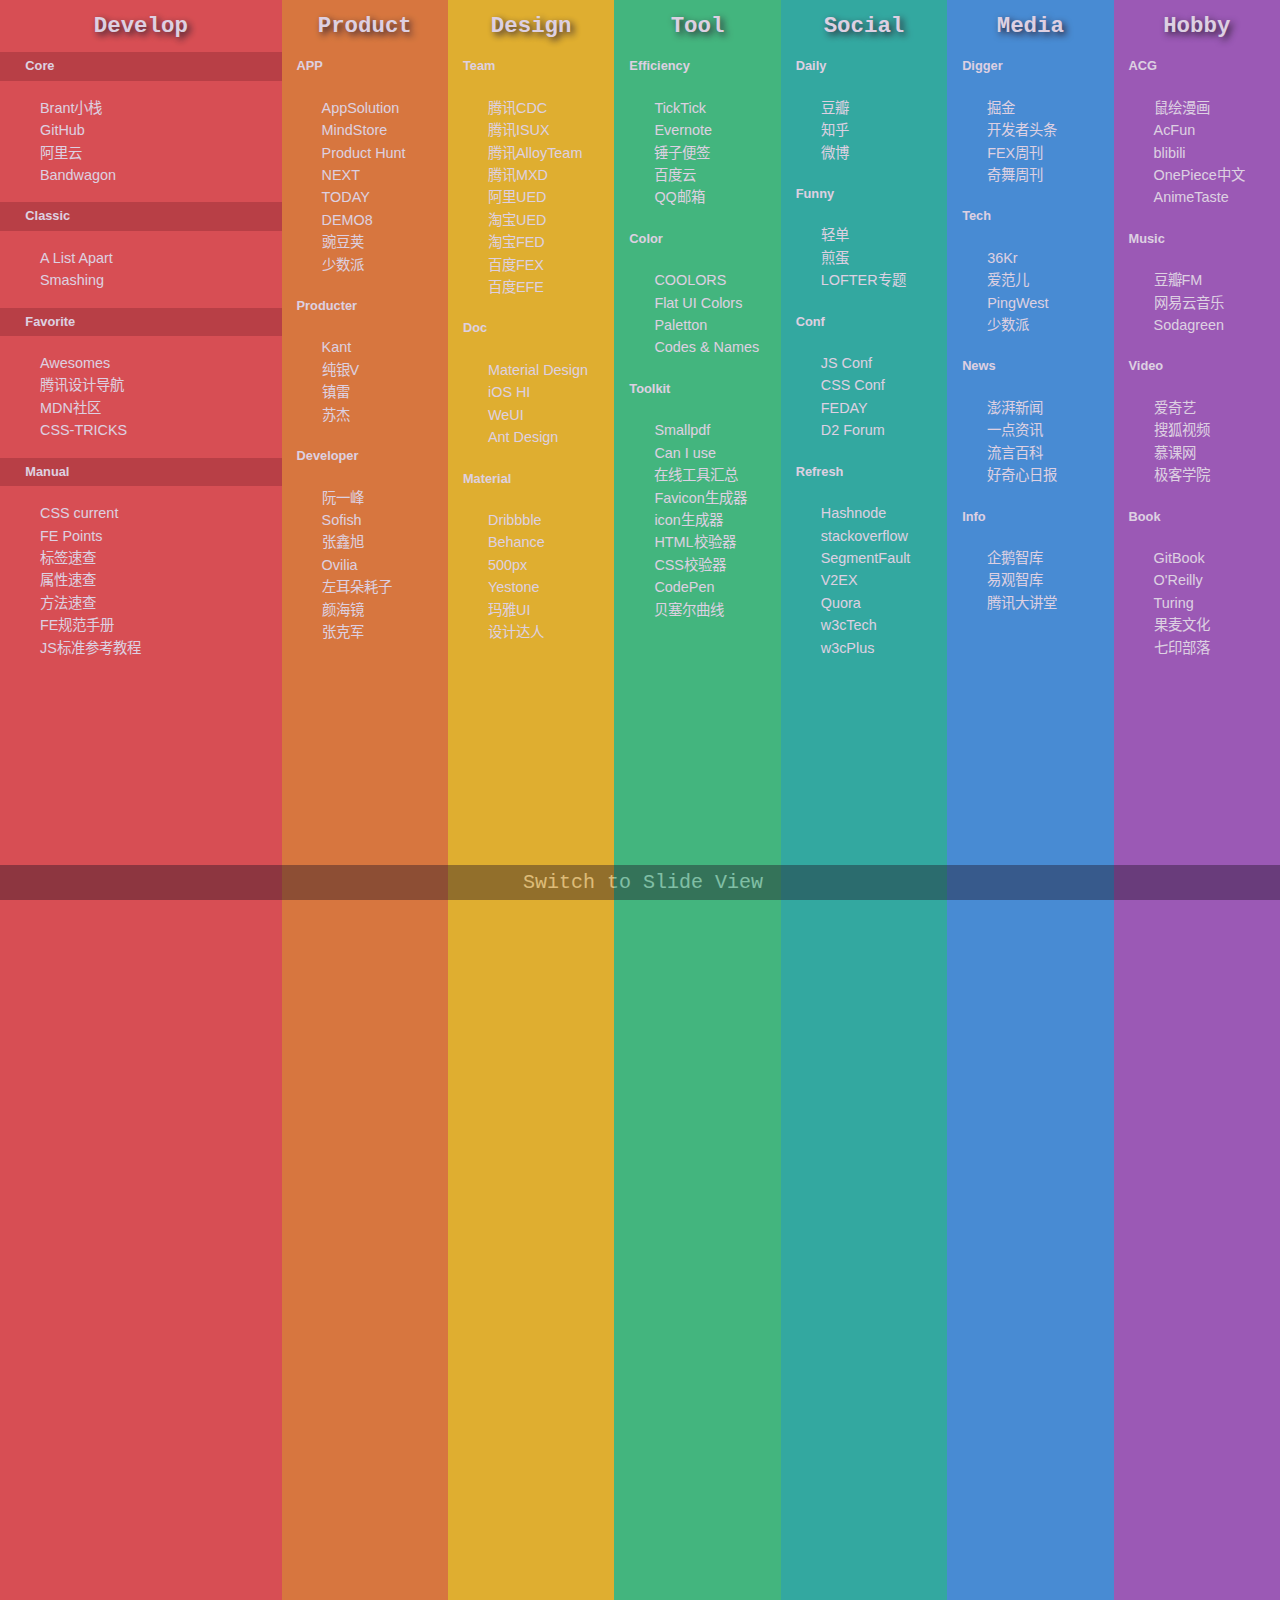
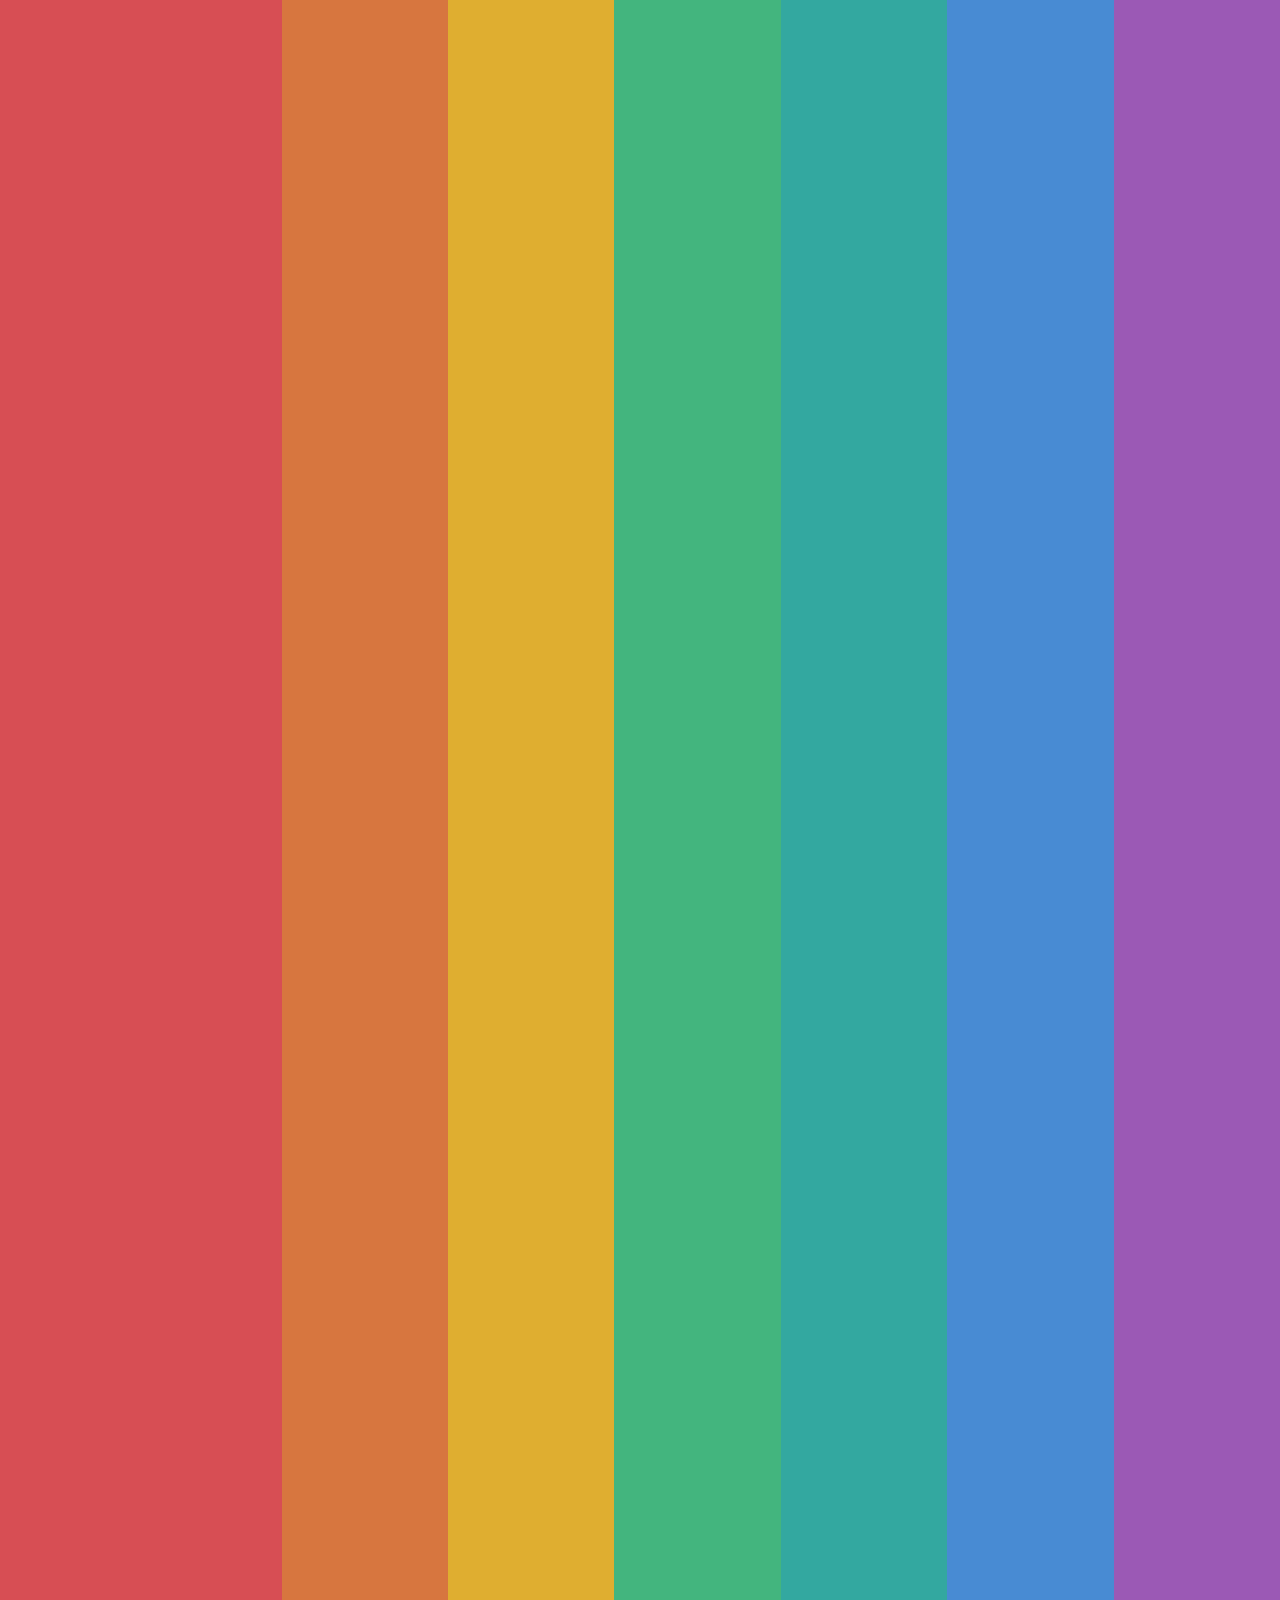
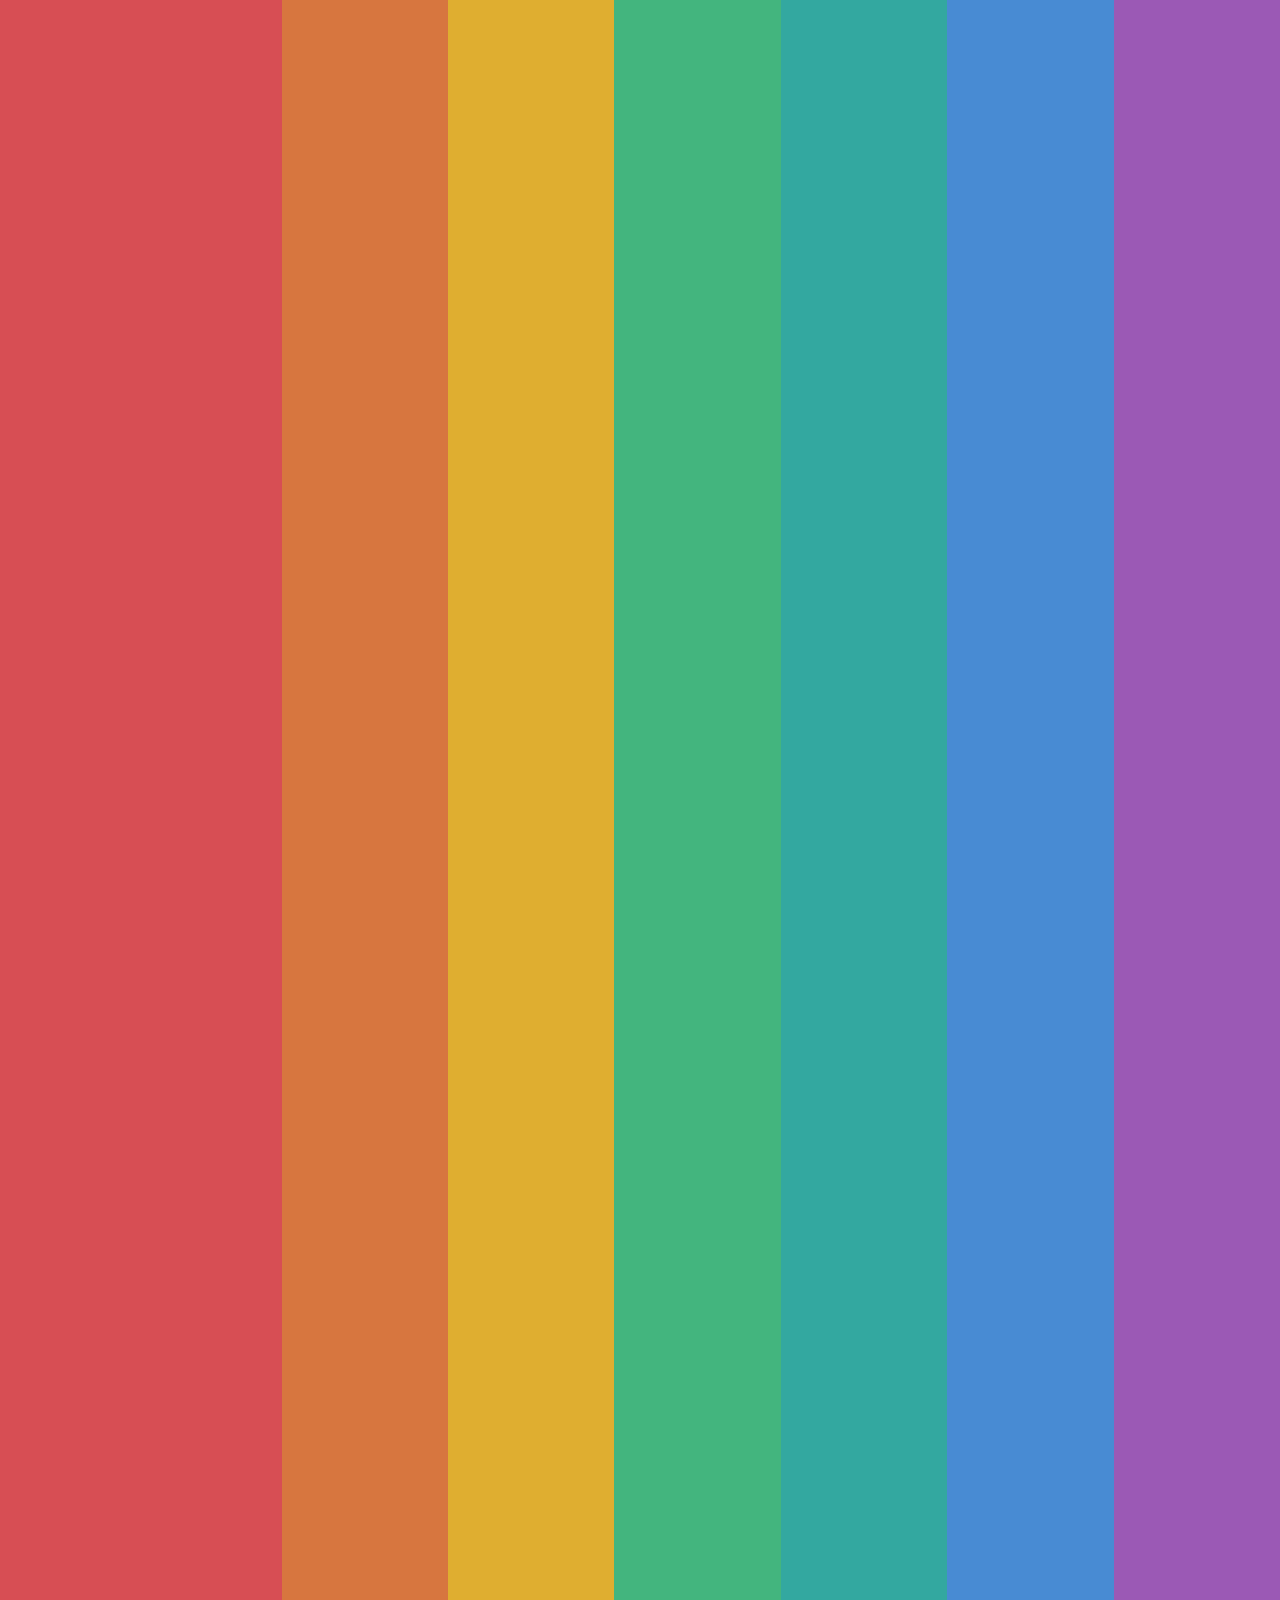
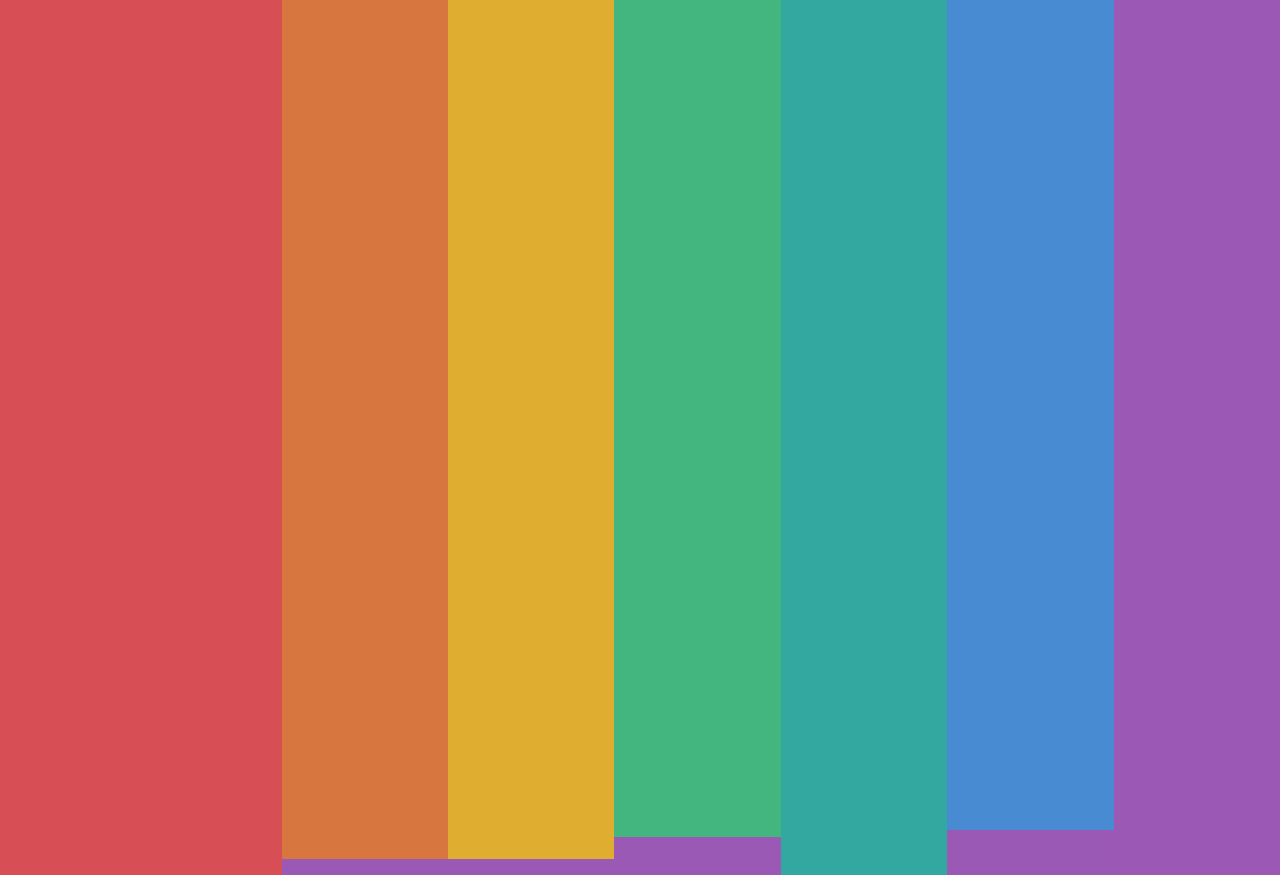
==== commit d753a180: "links updated" ====
--- a/index.html
+++ b/index.html
@@ -24,6 +24,7 @@
 
 	<title>7NAVI</title>
 	<link rel="stylesheet" type="text/css" href="style/column.css" />
+	<script src="script/jquery.min.js"></script>
 
 </head>
 <body>
@@ -38,22 +39,31 @@
 					<li><a href="http://7brant.me/" target="_blank" tip="鱼香茄子的基地">Brant小栈</a></li>
 					<li><a href="https://github.com/Brant-Ma" target="_blank" tip="大型同性交友社区">GitHub</a></li>					
 					<li><a href="https://home.console.aliyun.com/#/" target="_blank" tip="万网被正式合并了">阿里云</a></li>
+					<li><a href="https://bandwagonhost.com/clientarea.php?action=products" target="_blank" tip="VPS/ShadowSocks配置">Bandwagon</a></li>
+				</ul>
+			</section>
+			<section>
+				<h3>Classic</h3>
+				<ul>
+					<li><a href="http://alistapart.com/articles" target="_blank" tip="经典堪比圣经">A List Apart</a></li>
+					<li><a href="http://www.smashingmagazine.com/category/coding/" target="_blank" tip="高逼格的站点">Smashing</a></li>
 				</ul>
 			</section>
 			<section>
 				<h3>Favorite</h3>
 				<ul>
-					<li><a href="http://f2er.club/" target="_blank" tip="FE大杂烩">醉牛前端</a></li>				
+					
 					<li><a href="http://www.awesomes.cn/" target="_blank" tip="FE资源库">Awesomes</a></li>
 					<li><a href="http://idesign.qq.com/" target="_blank" tip="设计导航站点">腾讯设计导航</a></li>
 					<li><a href="https://developer.mozilla.org/zh-CN/docs/Web/Tutorials" target="_blank" tip="火狐社区">MDN社区</a></li>
-					<li><a href="https://css-tricks.com/" target="_blank" tip="技巧实用 网站华丽">CSS-TRICKS</a></li>
-					<li><a href="http://alistapart.com/articles" target="_blank" tip="经典堪比圣经!">A List Apart</a></li>							
+					<li><a href="https://css-tricks.com/" target="_blank" tip="技巧实用 网站华丽">CSS-TRICKS</a></li>							
 				</ul>
 			</section>
 			<section>
 				<h3>Manual</h3>
 				<ul>
+					<li><a href="http://www.w3.org/Style/CSS/current-work" target="_blank" tip="By Bert Bos">CSS current</a></li>
+					<li><a href="https://github.com/wwsun/fe-knowledge-points" target="_blank" tip="资源汇总">FE Points</a></li>
 					<li><a href="http://overapi.com/html/" target="_blank" tip="HTML">标签速查</a></li>	
 					<li><a href="http://overapi.com/css/" target="_blank" tip="CSS">属性速查</a></li>
 					<li><a href="http://overapi.com/javascript/" target="_blank" tip="JavaScript">方法速查</a></li>
@@ -77,7 +87,6 @@
 					<li><a href="http://www.demo8.com/" target="_blank" tip="干爹不如儿子本身出名">DEMO8</a></li>
 					<li><a href="http://www.wandoujia.com/award" target="_blank" tip="安卓市场罕见的良心">豌豆荚</a></li>
 					<li><a href="http://sspai.com/" target="_blank" tip="专注产品的媒体">少数派</a></li>
-					<li><a href="http://www.p100.cn/" target="_blank" tip="苏杰赶紧回归">好产品</a></li>
 				</ul>
 			</section>
 			<section>
@@ -98,6 +107,7 @@
 					<li><a href="http://zhangwenli.com/blog/" target="_blank" tip="懂设计的前端">Ovilia</a></li>
 					<li><a href="http://coolshell.cn/" target="_blank" tip="左耳朵耗子逃离阿里">左耳朵耗子</a></li>
 					<li><a href="http://yanhaijing.com/" target="_blank" tip="这个小伙子有好多JS教程！">颜海镜</a></li>
+					<li><a href="http://hikejun.com/blog/" target="_blank" tip="虽然不更新了...">张克军</a></li>
                 </ul>
 			</section>
 		</section>
@@ -106,36 +116,39 @@
 		<section class="top7" id="design">
 			<h2>Design</h2>
 			<section>
-				<h3>UED</h3>
+				<h3>Team</h3>
 				<ul>
 					<li><a href="http://cdc.tencent.com/" target="_blank" tip="视觉，交互，用研，前端">腾讯CDC</a></li>
 					<li><a href="http://isux.tencent.com/" target="_blank" tip="核心设计团队">腾讯ISUX</a></li>
 					<li><a href="http://www.alloyteam.com/" target="_blank" tip="Social Network Group">腾讯AlloyTeam</a></li>
 					<li><a href="http://mxd.tencent.com/" target="_blank" tip="Mobile Internet Group">腾讯MXD</a></li>
-					<li><a href="http://tgideas.qq.com/" target="_blank" tip="Interactive Entertainment Group">腾讯TGideas</a></li>
-					<li><a href="http://fex.baidu.com/" target="_blank" tip="WEB前端研发部">百度FEX</a></li>
-					<li><a href="http://mweb.baidu.com/" target="_blank" tip="无线WEB研发">百度MWEB</a></li>
-					<li><a href="http://efe.baidu.com/" target="_blank" tip="前端技术体系">百度EFE</a></li>
-					<li><a href="http://mux.baidu.com/" target="_blank" tip="移动用户体验部">百度MUX</a></li>
-					<li><a href="http://ued.baidu.com/#/home" target="_blank" tip="搜索用户体验中心">百度SearchUX</a></li>
 					<li><a href="http://www.aliued.cn/" target="_blank" tip="用户体验设计部">阿里UED</a></li>
 					<li><a href="http://ued.taobao.org/blog/" target="_blank" tip="用户体验设计部">淘宝UED</a></li>
-					<li><a href="http://uxc.360.cn/" target="_blank" tip="360用户体验设计中心">360UXC</a></li>
-					<li><a href="http://udc.weibo.com/" target="_blank" tip="微博设计团队">微博UDC</a></li>
+					<li><a href="http://taobaofed.org/" target="_blank" tip="淘宝前端团队">淘宝FED</a></li>
+					<li><a href="http://fex.baidu.com/" target="_blank" tip="WEB前端研发部">百度FEX</a></li>
+					<li><a href="http://efe.baidu.com/" target="_blank" tip="前端技术体系">百度EFE</a></li>								
+				</ul>
+			</section>
+			<section>
+				<h3>Doc</h3>
+				<ul>
+					<li><a href="https://www.google.com/design/spec/material-design/introduction.html" target="_blank" tip="绿人家">Material Design</a></li>
+					<li><a href="https://developer.apple.com/library/ios/documentation/UserExperience/Conceptual/MobileHIG/index.html" target="_blank" tip="水果家">iOS HI</a></li>
+					<li><a href="http://weui.github.io/weui/" target="_blank" tip="企鹅家">WeUI</a></li>
+					<li><a href="http://weui.github.io/weui/" target="_blank" tip="蚂蚁家">Ant Design</a></li>
 				</ul>
 			</section>
 			<section>
 				<h3>Material</h3>
 				<ul>
+					<li><a href="https://dribbble.com/" target="_blank" tip="设计界的GitHub">Dribbble</a></li>
+					<li><a href="https://www.behance.net/" target="_blank" tip="被Adobe收购啦">Behance</a></li>
 					<li><a href="https://500px.com/" target="_blank" tip="摄影社区">500px</a></li>
 					<li><a href="http://yestone.com/" target="_blank" tip="知乎日报用的就是它家版权">Yestone</a></li>
-					<li><a href="http://www.uimaker.com/" target="_blank" tip="UI制造者">UImaker</a></li>
-					<li><a href="http://www.uisheji.com/" target="_blank" tip="作品挺多的">UI设计</a></li>
 					<li><a href="http://mayaui.com/" target="_blank" tip="设计资源和技术资源">玛雅UI</a></li>
-					<li><a href="http://www.boxui.com/" target="_blank" tip="听名字以为是搞游戏的">盒子UI</a></li>
 					<li><a href="http://www.shejidaren.com/" target="_blank" tip="技术与灵感">设计达人</a></li>
 				</ul>
-			</section>
+			</section>			
 		</section>
 
 
@@ -144,25 +157,28 @@
 			<section>
 				<h3>Efficiency</h3>
 				<ul>
-					<li><a href="https://app.yinxiang.com/LoggedOut.action" target="_blank" tip="记不清自己是国内版还是国际版了">印象笔记</a></li>
+					<li><a href="https://www.dida365.com/" target="_blank" tip="循环生活规划神器">TickTick</a></li>
+					<li><a href="https://app.yinxiang.com/LoggedOut.action" target="_blank" tip="记不清自己是国内版还是国际版了">Evernote</a></li>
+					<li><a href="https://cloud.smartisan.com/#/notes" target="_blank" tip="EverMemo下架了">锤子便签</a></li>
 					<li><a href="http://pan.baidu.com/disk/home" target="_blank" tip="国内云存储全靠它啦">百度云</a></li>
-					<li><a href="http://fanyi.baidu.com/#en/zh/" target="_blank" tip="我词汇量就是不够">百度翻译</a></li>
 					<li><a href="https://mail.qq.com" target="_blank" tip="所有的邮件代收都交给扣扣了">QQ邮箱</a></li>			
 				</ul>
-			</section>
+			</section>			
 			<section>
 				<h3>Color</h3>
 				<ul>
 					<li><a href="https://coolors.co/" target="_blank" tip="酷炫的颜色方案生成器">COOLORS</a></li>
 					<li><a href="http://flatuicolors.com/" target="_blank" tip="扁平风格色彩">Flat UI Colors</a></li>
 					<li><a href="http://paletton.com/" target="_blank" tip="相近色彩">Paletton</a></li>
-					<li><a href="https://color.adobe.com/zh/explore/newest/" target="_blank" tip="这是个色彩搭配">Adobe Color CC</a></li>
 					<li><a href="http://www.computerhope.com/htmcolor.htm" target="_blank" tip="颜色名称与代码">Codes &amp; Names</a></li>
 				</ul>
 			</section>
 			<section>
-				<h3>Toolbox</h3>
-				<ul>
+				<h3>Toolkit</h3>
+				<ul>
+					<li><a href="https://smallpdf.com/cn" target="_blank" tip="PDF解决方案">Smallpdf</a></li>
+					<li><a href="http://caniuse.com/" target="_blank" tip="浏览器兼容性解决方案">Can I use</a></li>
+					<li><a href="http://www.atool.org/" target="_blank" tip="太全了">在线工具汇总</a></li>
 					<li><a href="http://realfavicongenerator.net/" target="_blank" tip="自动生成Favicon">Favicon生成器</a></li>
 					<li><a href="http://www.favicon.cc/" target="_blank" tip="功能较多的工具">icon生成器</a></li>
 					<li><a href="http://validator.w3.org/" target="_blank" tip="官方的">HTML校验器</a></li>
@@ -182,57 +198,75 @@
 					<li><a href="http://www.douban.com/" target="_blank" tip="书影音游收纳盒">豆瓣</a></li>
 					<li><a href="http://www.zhihu.com/" target="_blank" tip="芝士就是力量">知乎</a></li>
 					<li><a href="http://weibo.com/" target="_blank" tip="最媒体的社交">微博</a></li>
-					<li><a href="https://wx.qq.com/" target="_blank" tip="Web版挺方便的">微信</a></li>
 				</ul>
 			</section>
 			<section>
 				<h3>Funny</h3>
 				<ul>
 					<li><a href="https://qdan.me/" target="_blank" tip="给禅叔打钱 求产品不死">轻单</a></li>
-					<li><a href="http://www.lofter.com/selections" target="_blank" tip="每周刷一遍专题">LOFTER专题</a></li>					
 					<li><a href="http://jandan.net/" target="_blank" tip="有趣的东西">煎蛋</a></li>
+					<li><a href="http://www.lofter.com/selections" target="_blank" tip="每周刷一遍专题">LOFTER专题</a></li>	
+				</ul>
+			</section>
+			<section>
+				<h3>Conf</h3>
+				<ul>
+					<li><a href="http://jsconf.cn/" target="_blank" tip="已经第四届了">JS Conf</a></li>
+					<li><a href="http://css.w3ctech.com/" target="_blank" tip="已经第二届了">CSS Conf</a></li>
+					<li><a href="http://www.fequan.com/feday" target="_blank" tip="已经第二届了">FEDAY</a></li>
+					<li><a href="http://d2forum.alibaba-inc.com/" target="_blank" tip="已经第十届了">D2 Forum</a></li>							
 				</ul>
 			</section>
 			<section>
 				<h3>Refresh</h3>
 				<ul>
+					<li><a href="https://hashnode.com/" target="_blank" tip="新发现的社区">Hashnode</a></li>
+					<li><a href="http://stackoverflow.com/" target="_blank" tip="英文技术社区">stackoverflow</a></li>
+					<li><a href="http://segmentfault.com/" target="_blank" tip="中文技术社区">SegmentFault</a></li>
+					<li><a href="https://www.v2ex.com/" target="_blank" tip="Way to Explore">V2EX</a></li>
 					<li><a href="https://www.quora.com/" target="_blank" tip="学英语咯">Quora</a></li>
-					<li><a href="http://stackoverflow.com/" target="_blank" tip="英文技术社区">stackoverflow</a></li>
-					<li><a href="http://segmentfault.com/" target="_blank" tip="中文技术社区">segmentfault</a></li>
-					<li><a href="https://xitu.io/" target="_blank" tip="掘金频道很不错">稀土</a></li>
-					<li><a href="http://toutiao.io/" target="_blank" tip="技术泛阅读">开发者头条</a></li>
-					<li><a href="https://www.gitbook.com/@brant/starred" target="_blank" tip="可以写书看书">GitBook</a></li>			
-				</ul>
-			</section>			
+					<li><a href="http://www.w3ctech.com/" target="_blank" tip="主办了css conf">w3cTech</a></li>
+					<li><a href="http://www.w3cplus.com/" target="_blank" tip="大漠孤烟直...">w3cPlus</a></li>							
+				</ul>
+			</section>	
 		</section>
 
 		
 		<section class="top7" id="media">
 			<h2>Media</h2>
 			<section>
+				<h3>Digger</h3>
+				<ul>
+					<li><a href="http://gold.xitu.io/#/" target="_blank" tip="技术挖掘机">掘金</a></li>
+					<li><a href="http://toutiao.io/" target="_blank" tip="技术泛阅读">开发者头条</a></li>
+					<li><a href="http://fex.baidu.com/weekly/" target="_blank" tip="百度FEX">FEX周刊</a></li>
+					<li><a href="http://www.75team.com/weekly/" target="_blank" tip="360奇舞团">奇舞周刊</a></li>
+				</ul>
+			</section>
+			<section>
 				<h3>Tech</h3>
 				<ul>
 					<li><a href="http://36kr.com/" target="_blank" tip="创业的好地方">36Kr</a></li>
 					<li><a href="http://www.ifanr.com/" target="_blank" tip="很多有意思的模块">爱范儿</a></li>
-					<li><a href="http://www.geekpark.net/" target="_blank" tip="趋势">极客公园</a></li>
-					<li><a href="http://wwww.huxiu.com/" target="_blank" tip="趋势">虎嗅网</a></li>
-					<li><a href="http://www.tmtpost.com/" target="_blank" tip="趋势">钛媒体</a></li>
 					<li><a href="http://www.pingwest.com/" target="_blank" tip="趋势">PingWest</a></li>
-					<li><a href="http://www.leiphone.com/" target="_blank" tip="趋势">雷锋网</a></li>
-					<li><a href="http://kuailiyu.cyzone.cn/" target="_blank" tip="趋势">快鲤鱼</a></li>
-					<li><a href="http://www.ikanchai.com/" target="_blank" tip="趋势">砍柴网</a></li>
-					<li><a href="http://www.iheima.com/" target="_blank" tip="趋势">i黑马</a></li>					
-				</ul>
-			</section>
-			<section>
-				<h3>Knowledge</h3>
-				<ul>
-					<li><a href="http://www.15yan.com/" target="_blank" tip="挺有姿势的名字">十五言</a></li>
-					<li><a href="http://www.guokr.com/" target="_blank" tip="果壳里有大宇宙">果壳</a></li>
-					<li><a href="http://songshuhui.net/" target="_blank" tip="严谨的科学社区">科学松鼠会</a></li>
+					<li><a href="http://sspai.com/tag/Mac" target="_blank" tip="Mac版块不错">少数派</a></li>
+				</ul>
+			</section>
+			<section>
+				<h3>News</h3>
+				<ul>
+					<li><a href="http://www.thepaper.cn/" target="_blank" tip="挺有腔调">澎湃新闻</a></li>
+					<li><a href="https://www.yidianzixun.com/" target="_blank" tip="听说最近挺火">一点资讯</a></li>
 					<li><a href="http://www.liuyanbaike.com/" target="_blank" tip="科普的世界">流言百科</a></li>
-					<li><a href="http://www.youku.com/show_page/id_z8f40cdd8139a11e4b8b7.html" target="_blank" tip="胡桃夹子做的视频">分钟学堂</a></li>
-					<li><a href="http://sex.guokr.com/" target="_blank" tip="与知乎差了1个字的好地方">知性社区</a></li>			
+					<li><a href="http://www.qdaily.com/" target="_blank" tip="好多版块很有趣">好奇心日报</a></li>
+				</ul>
+			</section>
+			<section>
+				<h3>Info</h3>
+				<ul>
+					<li><a href="http://re.qq.com/" target="_blank" tip="数据分析棒棒棒">企鹅智库</a></li>
+					<li><a href="http://www.analysys.cn/" target="_blank" tip="行业发展报告">易观智库</a></li>
+					<li><a href="http://djt.qq.com/home/index" target="_blank" tip="讲座会议PPT">腾讯大讲堂</a></li>						
 				</ul>
 			</section>
 		</section>
@@ -255,14 +289,12 @@
 				<ul>
 					<li><a href="http://douban.fm/" target="_blank" tip="豆瓣吊吊吊">豆瓣FM</a></li>
 					<li><a href="http://music.163.com/" target="_blank" tip="优雅的音乐产品">网易云音乐</a></li>
-					<li><a href="http://www.xiami.com/" target="_blank" tip="耳膜的惊喜">虾米音乐</a></li>
 					<li><a href="http://www.sodagreen.com/" target="_blank" tip="不解释">Sodagreen</a></li>
 				</ul>
 			</section>
 			<section>
 				<h3>Video</h3>
 				<ul>
-					<li><a href="http://www.youku.com/" target="_blank" tip="万合天宜根据地">优酷</a></li>
 					<li><a href="http://www.iqiyi.com/lib/dongman/" target="_blank" tip="只在这里看海贼王">爱奇艺</a></li>
 					<li><a href="http://tv.sohu.com/" target="_blank" tip="在这里看看美剧">搜狐视频</a></li>
 					<li><a href="http://www.imooc.com/course/list?c=fe" target="_blank" tip="慕课的移动端挺棒">慕课网</a></li>
@@ -272,9 +304,10 @@
 			<section>
 				<h3>Book</h3>
 				<ul>
+					<li><a href="https://www.gitbook.com/@brant/starred" target="_blank" tip="可以写书看书">GitBook</a></li>	
 					<li><a href="http://www.oreilly.com.cn/index.php?func=newreleases" target="_blank" tip="动物园">O'Reilly</a></li>
 					<li><a href="http://www.ituring.com.cn/" target="_blank" tip="图灵社区">Turing</a></li>
-					<li><a href="http://www.guomai.cc/books.aspx" target="_blank" tip="果麦出品 必属精品">果麦</a></li>
+					<li><a href="http://www.guomai.cc/Index/book" target="_blank" tip="果麦出品 必属精品">果麦文化</a></li>
 					<li><a href="http://site.douban.com/160740/" target="_blank" tip="产品书籍">七印部落</a></li>
 				</ul>
 			</section>
@@ -283,6 +316,18 @@
 		<div class="switcher"><a href="slide.html"><span>Switch to Slide View</span></a></div>
 		
 	</div>	
+	
+	<script>
+		// 动态调整：在column之间
+		$("section.top7").mouseover(function(){
+			$(this).css("width", "22%");
+			$(this).siblings("section").css("width", "13%");
+		});
+		// 静态归零：屏幕无鼠标时
+		$("body").mouseleave(function(){
+			$("section.top7").css("width", "14.28%");
+		})
+	</script>
 
 </body>
 </html>